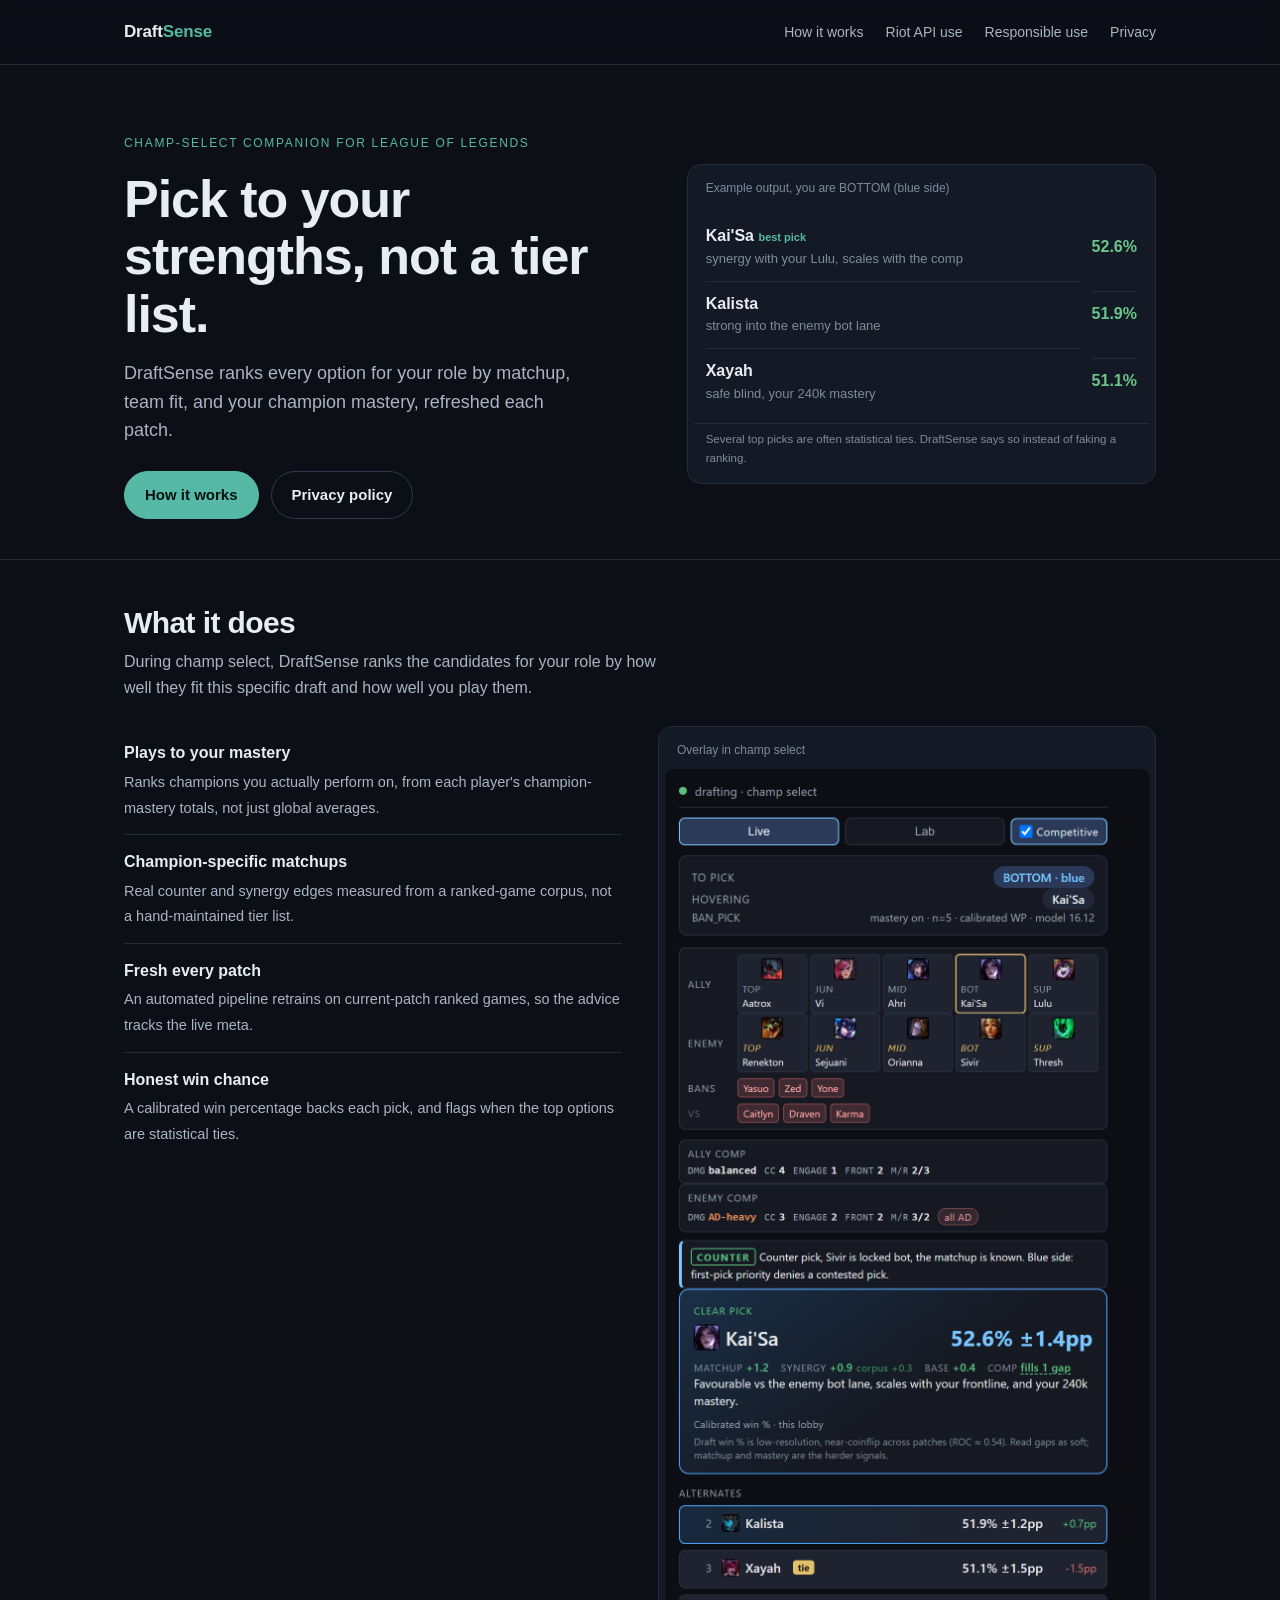
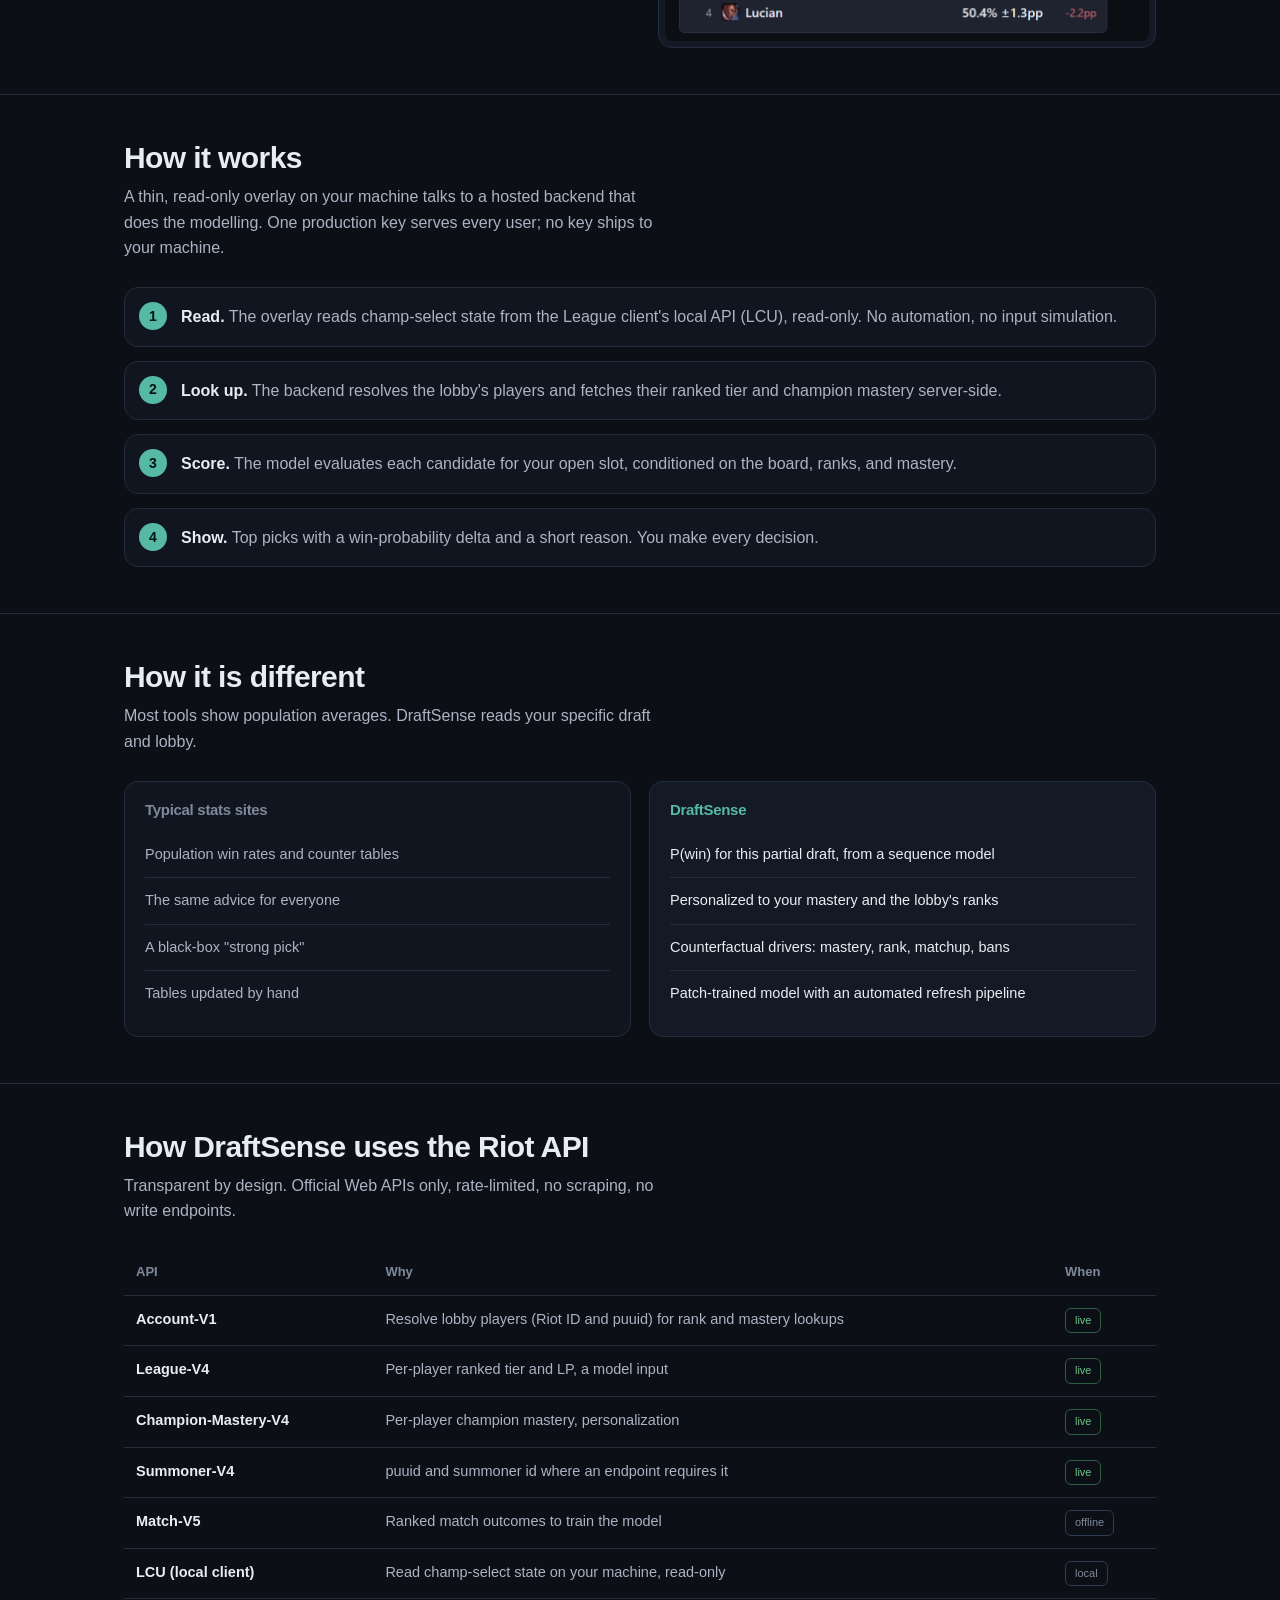
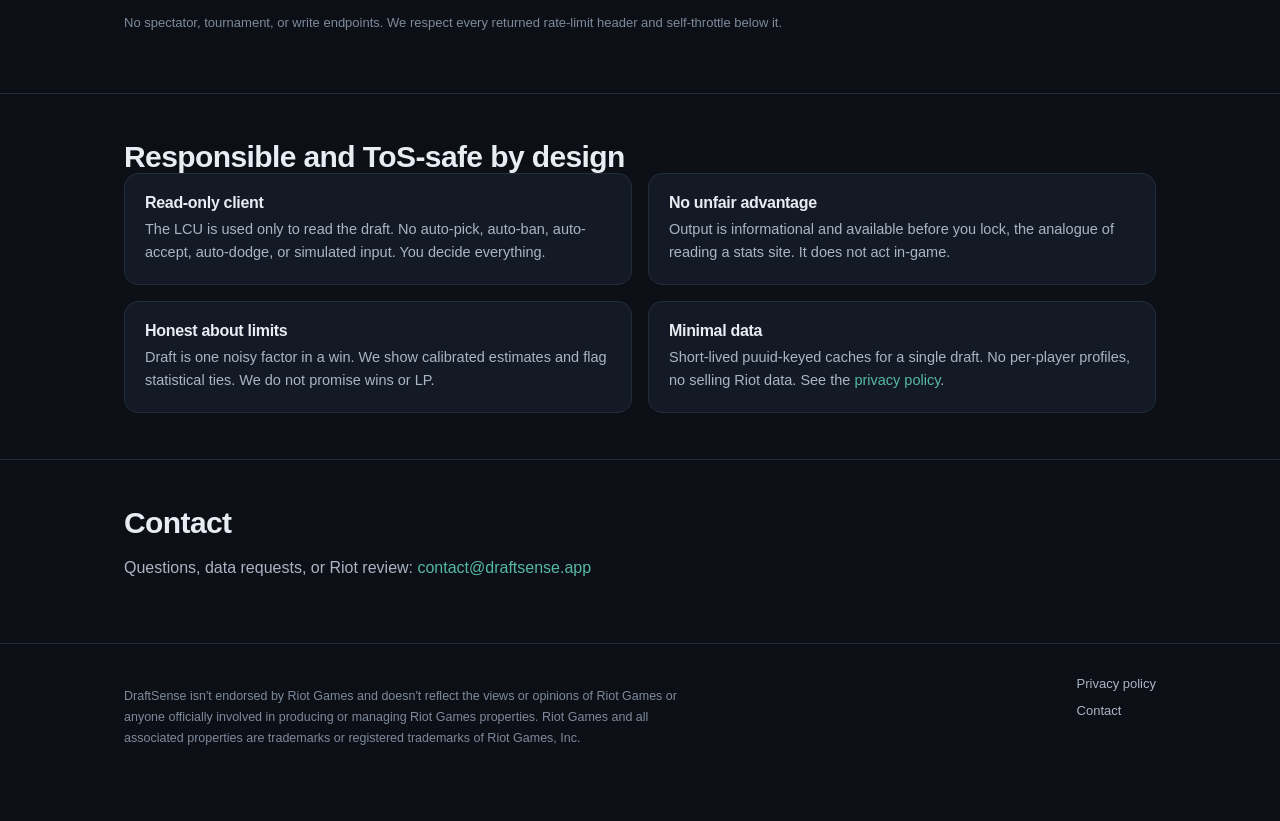
==== index.html @ 9d4d93bd "DraftSense landing page + privacy policy" ====
<!DOCTYPE html>
<html lang="en">
<head>
<meta charset="UTF-8">
<meta name="viewport" content="width=device-width, initial-scale=1">
<title>DraftSense - win-probability companion for League of Legends champ select</title>
<meta name="description" content="DraftSense shows the calibrated win chance of every candidate pick during champ select, personalized to the lobby's ranks and your champion mastery. Read-only, advisory, Riot ToS-safe.">
<link rel="stylesheet" href="style.css">
</head>
<body>

<header class="nav">
  <div class="wrap">
    <div class="brand">Draft<b>Sense</b></div>
    <nav class="nav-links">
      <a href="#how">How it works</a>
      <a href="#api">Riot API use</a>
      <a href="#responsible">Responsible use</a>
      <a href="privacy.html">Privacy</a>
    </nav>
  </div>
</header>

<main>
  <section class="hero" style="border-top:none">
    <div class="wrap">
      <div>
        <span class="eyebrow">Champ-select companion for League of Legends</span>
        <h1>Pick to your strengths, not a tier list.</h1>
        <p class="sub">DraftSense ranks every option for your role by matchup, team fit, and your champion mastery, refreshed each patch.</p>
        <div class="cta">
          <a class="btn primary" href="#how">How it works</a>
          <a class="btn ghost" href="privacy.html">Privacy policy</a>
        </div>
      </div>
      <div class="example" aria-label="Example recommendation">
        <div class="cap">Example output, you are BOTTOM (blue side)</div>
        <div class="rec">
          <div class="row"><div class="pick"><div class="name">Kai'Sa <span class="tag">best pick</span></div><div class="why">synergy with your Lulu, scales with the comp</div></div><div class="pick wp">52.6%</div></div>
          <div class="row"><div class="pick"><div class="name">Kalista</div><div class="why">strong into the enemy bot lane</div></div><div class="pick wp">51.9%</div></div>
          <div class="row"><div class="pick"><div class="name">Xayah</div><div class="why">safe blind, your 240k mastery</div></div><div class="pick wp">51.1%</div></div>
        </div>
        <div class="note">Several top picks are often statistical ties. DraftSense says so instead of faking a ranking.</div>
      </div>
    </div>
  </section>

  <section id="what">
    <div class="wrap">
      <h2>What it does</h2>
      <p class="intro">During champ select, DraftSense ranks the candidates for your role by how well they fit this specific draft and how well you play them.</p>
      <div class="does">
        <ul>
          <li><b>Plays to your mastery</b><span>Ranks champions you actually perform on, from each player's champion-mastery totals, not just global averages.</span></li>
          <li><b>Champion-specific matchups</b><span>Real counter and synergy edges measured from a ranked-game corpus, not a hand-maintained tier list.</span></li>
          <li><b>Fresh every patch</b><span>An automated pipeline retrains on current-patch ranked games, so the advice tracks the live meta.</span></li>
          <li><b>Honest win chance</b><span>A calibrated win percentage backs each pick, and flags when the top options are statistical ties.</span></li>
        </ul>
        <figure class="example" style="margin:0">
          <div class="cap">Overlay in champ select</div>
          <img src="overlay.png" width="488" height="880"
               alt="DraftSense overlay during champ select: ally and enemy rows with champion portraits, a damage-profile comparison, a counterpick note, the recommended pick Kai'Sa with its calibrated win chance and a matchup, synergy, base, and comp-fit value breakdown, plus ranked alternates."
               style="display:block; width:100%; height:auto; border-radius:8px; margin-top:4px" />
        </figure>
      </div>
    </div>
  </section>

  <section id="how">
    <div class="wrap">
      <h2>How it works</h2>
      <p class="intro">A thin, read-only overlay on your machine talks to a hosted backend that does the modelling. One production key serves every user; no key ships to your machine.</p>
      <ol class="steps">
        <li><b>Read.</b> <span>The overlay reads champ-select state from the League client's local API (LCU), read-only. No automation, no input simulation.</span></li>
        <li><b>Look up.</b> <span>The backend resolves the lobby's players and fetches their ranked tier and champion mastery server-side.</span></li>
        <li><b>Score.</b> <span>The model evaluates each candidate for your open slot, conditioned on the board, ranks, and mastery.</span></li>
        <li><b>Show.</b> <span>Top picks with a win-probability delta and a short reason. You make every decision.</span></li>
      </ol>
    </div>
  </section>

  <section id="different">
    <div class="wrap">
      <h2>How it is different</h2>
      <p class="intro">Most tools show population averages. DraftSense reads your specific draft and lobby.</p>
      <div class="versus">
        <div class="col them">
          <h3>Typical stats sites</h3>
          <ul>
            <li>Population win rates and counter tables</li>
            <li>The same advice for everyone</li>
            <li>A black-box "strong pick"</li>
            <li>Tables updated by hand</li>
          </ul>
        </div>
        <div class="col us">
          <h3>DraftSense</h3>
          <ul>
            <li>P(win) for this partial draft, from a sequence model</li>
            <li>Personalized to your mastery and the lobby's ranks</li>
            <li>Counterfactual drivers: mastery, rank, matchup, bans</li>
            <li>Patch-trained model with an automated refresh pipeline</li>
          </ul>
        </div>
      </div>
    </div>
  </section>

  <section id="api">
    <div class="wrap">
      <h2>How DraftSense uses the Riot API</h2>
      <p class="intro">Transparent by design. Official Web APIs only, rate-limited, no scraping, no write endpoints.</p>
      <table class="api">
        <thead><tr><th>API</th><th>Why</th><th>When</th></tr></thead>
        <tbody>
          <tr><td>Account-V1</td><td class="why">Resolve lobby players (Riot ID and puuid) for rank and mastery lookups</td><td><span class="badge live">live</span></td></tr>
          <tr><td>League-V4</td><td class="why">Per-player ranked tier and LP, a model input</td><td><span class="badge live">live</span></td></tr>
          <tr><td>Champion-Mastery-V4</td><td class="why">Per-player champion mastery, personalization</td><td><span class="badge live">live</span></td></tr>
          <tr><td>Summoner-V4</td><td class="why">puuid and summoner id where an endpoint requires it</td><td><span class="badge live">live</span></td></tr>
          <tr><td>Match-V5</td><td class="why">Ranked match outcomes to train the model</td><td><span class="badge">offline</span></td></tr>
          <tr><td>LCU (local client)</td><td class="why">Read champ-select state on your machine, read-only</td><td><span class="badge">local</span></td></tr>
        </tbody>
      </table>
      <p class="api-foot">No spectator, tournament, or write endpoints. We respect every returned rate-limit header and self-throttle below it.</p>
    </div>
  </section>

  <section id="responsible">
    <div class="wrap">
      <h2>Responsible and ToS-safe by design</h2>
      <div class="cards">
        <div class="card"><h3>Read-only client</h3><p>The LCU is used only to read the draft. No auto-pick, auto-ban, auto-accept, auto-dodge, or simulated input. You decide everything.</p></div>
        <div class="card"><h3>No unfair advantage</h3><p>Output is informational and available before you lock, the analogue of reading a stats site. It does not act in-game.</p></div>
        <div class="card"><h3>Honest about limits</h3><p>Draft is one noisy factor in a win. We show calibrated estimates and flag statistical ties. We do not promise wins or LP.</p></div>
        <div class="card"><h3>Minimal data</h3><p>Short-lived puuid-keyed caches for a single draft. No per-player profiles, no selling Riot data. See the <a href="privacy.html">privacy policy</a>.</p></div>
      </div>
    </div>
  </section>

  <section id="contact" class="contact">
    <div class="wrap">
      <h2>Contact</h2>
      <p>Questions, data requests, or Riot review: <a href="mailto:contact@draftsense.app">contact@draftsense.app</a></p>
    </div>
  </section>
</main>

<footer class="site">
  <div class="wrap">
    <p class="legal">
      DraftSense isn't endorsed by Riot Games and doesn't reflect the views or opinions of Riot Games
      or anyone officially involved in producing or managing Riot Games properties. Riot Games and all
      associated properties are trademarks or registered trademarks of Riot Games, Inc.
    </p>
    <div class="footlinks">
      <a href="privacy.html">Privacy policy</a>
      <a href="mailto:contact@draftsense.app">Contact</a>
    </div>
  </div>
</footer>

</body>
</html>
---- style.css ----
/* DraftSense site - native CSS, no build step (GitHub Pages target).
   Design read: trust-first product + compliance landing for Riot API reviewers
   and League players. Dark theme locked. ONE accent (teal). Restrained motion.
   Shape scale: buttons = pill, panels = 14px, badges = 6px (documented + held).
   Type: system stack (no external font deps; GH Pages friendly). */
:root {
  --bg: #0c0f16;
  --bg-2: #11151f;
  --panel: #141a25;
  --border: #232c3b;
  --border-2: #2e3a4d;
  --text: #e8edf4;
  --text-2: #aab4c4;
  --dim: #7e8a9c;
  --accent: #56b9a6;        /* single accent, < 80% sat */
  --accent-ink: #06120f;    /* readable text ON the accent */
  --good: #6cc58a;
  --bad: #e08a82;
  --maxw: 1080px;
  --r-panel: 14px;
  --r-badge: 6px;
  --sans: -apple-system, BlinkMacSystemFont, "Segoe UI", Roboto, Helvetica, Arial, sans-serif;
  --mono: ui-monospace, SFMono-Regular, "SF Mono", Menlo, Consolas, monospace;
}
* { box-sizing: border-box; }
html { scroll-behavior: smooth; }
body {
  margin: 0;
  background: var(--bg);
  color: var(--text);
  font: 16px/1.6 var(--sans);
  -webkit-font-smoothing: antialiased;
  text-rendering: optimizeLegibility;
}
.wrap { max-width: var(--maxw); margin: 0 auto; padding: 0 24px; }
a { color: var(--accent); text-decoration: none; }
a:hover { text-decoration: underline; }
h1, h2, h3 { letter-spacing: -0.02em; line-height: 1.1; margin: 0; }

/* ---- nav (single line, <= 72px) ---- */
header.nav { border-bottom: 1px solid var(--border); position: sticky; top: 0; background: rgba(12,15,22,0.82); backdrop-filter: blur(8px); z-index: 10; }
header.nav .wrap { display: flex; align-items: center; justify-content: space-between; height: 64px; }
.brand { font-weight: 700; font-size: 17px; letter-spacing: -0.01em; color: var(--text); }
.brand b { color: var(--accent); font-weight: 700; }
.nav-links { display: flex; gap: 22px; }
.nav-links a { color: var(--text-2); font-size: 14px; }
.nav-links a:hover { color: var(--text); text-decoration: none; }
@media (max-width: 640px) { .nav-links { display: none; } }

/* ---- buttons (pill) ---- */
.btn { display: inline-flex; align-items: center; gap: 8px; border-radius: 999px; padding: 11px 20px; font-weight: 600; font-size: 15px; border: 1px solid var(--border-2); transition: transform .12s ease, background .2s ease, border-color .2s ease; }
.btn:hover { text-decoration: none; }
.btn:active { transform: translateY(1px); }
.btn.primary { background: var(--accent); color: var(--accent-ink); border-color: var(--accent); }
.btn.primary:hover { background: #67c9b6; }
.btn.ghost { background: transparent; color: var(--text); }
.btn.ghost:hover { border-color: var(--accent); }

/* ---- hero (split, fits viewport) ---- */
.hero { padding: 64px 0 40px; }
.hero .wrap { display: grid; grid-template-columns: 1.05fr 0.95fr; gap: 44px; align-items: center; }
.eyebrow { display: inline-block; font-size: 12px; letter-spacing: 0.14em; text-transform: uppercase; color: var(--accent); margin-bottom: 18px; }
.hero h1 { font-size: clamp(32px, 5.2vw, 52px); }
.hero p.sub { color: var(--text-2); font-size: 18px; margin: 16px 0 26px; max-width: 46ch; }
.hero .cta { display: flex; gap: 12px; flex-wrap: wrap; }
@media (max-width: 820px) { .hero .wrap { grid-template-columns: 1fr; gap: 30px; } .hero { padding: 40px 0 30px; } }

/* example-output panel (honest typographic content, not a fake client screenshot) */
.example { background: var(--panel); border: 1px solid var(--border); border-radius: var(--r-panel); padding: 6px; }
.example .cap { color: var(--dim); font-size: 12px; padding: 8px 12px 4px; }
.rec { display: grid; grid-template-columns: 1fr auto; gap: 2px 12px; padding: 12px 12px 4px; }
.rec .row { display: contents; }
.rec .pick { padding: 9px 0; border-top: 1px solid var(--border); }
.rec .row:first-child .pick { border-top: none; }
.rec .name { font-weight: 600; }
.rec .why { color: var(--dim); font-size: 13px; }
.rec .wp { font-variant-numeric: tabular-nums; color: var(--good); font-weight: 600; align-self: center; }
.rec .tag { font-size: 11px; color: var(--accent); }
.example .note { color: var(--dim); font-size: 11.5px; padding: 6px 12px 10px; border-top: 1px solid var(--border); margin-top: 6px; }

/* ---- sections ---- */
section { padding: 46px 0; border-top: 1px solid var(--border); }
section h2 { font-size: clamp(24px, 3.4vw, 30px); }
section .intro { color: var(--text-2); margin: 10px 0 26px; max-width: 60ch; }

/* what-it-does: lead + figure */
.does { display: grid; grid-template-columns: 1fr 1fr; gap: 36px; align-items: start; }
.does ul { list-style: none; padding: 0; margin: 0; }
.does li { padding: 14px 0; border-top: 1px solid var(--border); }
.does li:first-child { border-top: none; }
.does li b { display: block; margin-bottom: 3px; }
.does li span { color: var(--text-2); font-size: 14.5px; }
@media (max-width: 820px) { .does { grid-template-columns: 1fr; gap: 24px; } }

/* how-it-works: numbered steps */
ol.steps { counter-reset: s; list-style: none; padding: 0; margin: 0; display: grid; gap: 14px; }
ol.steps li { counter-increment: s; position: relative; padding: 16px 16px 16px 56px; background: var(--bg-2); border: 1px solid var(--border); border-radius: var(--r-panel); }
ol.steps li::before { content: counter(s); position: absolute; left: 14px; top: 14px; width: 28px; height: 28px; display: grid; place-items: center; border-radius: 999px; background: var(--accent); color: var(--accent-ink); font-weight: 700; font-size: 14px; }
ol.steps b { color: var(--text); }
ol.steps span { color: var(--text-2); }

/* them-vs-us split */
.versus { display: grid; grid-template-columns: 1fr 1fr; gap: 18px; }
.versus .col { background: var(--panel); border: 1px solid var(--border); border-radius: var(--r-panel); padding: 20px; }
.versus .col.them { background: var(--bg-2); }
.versus .col h3 { font-size: 15px; color: var(--dim); margin-bottom: 14px; font-weight: 600; }
.versus .col.us h3 { color: var(--accent); }
.versus ul { list-style: none; padding: 0; margin: 0; }
.versus li { padding: 11px 0; border-top: 1px solid var(--border); color: var(--text-2); font-size: 14.5px; }
.versus li:first-child { border-top: none; }
.versus .us li { color: var(--text); }
@media (max-width: 700px) { .versus { grid-template-columns: 1fr; } }

/* api table */
table.api { width: 100%; border-collapse: collapse; font-size: 14.5px; }
table.api th, table.api td { text-align: left; padding: 12px 12px; border-bottom: 1px solid var(--border); vertical-align: top; }
table.api th { color: var(--dim); font-weight: 600; font-size: 13px; }
table.api td:first-child { font-weight: 600; white-space: nowrap; }
table.api td.why { color: var(--text-2); }
.badge { display: inline-block; font-size: 11px; padding: 3px 9px; border-radius: var(--r-badge); border: 1px solid var(--border-2); color: var(--dim); white-space: nowrap; }
.badge.live { color: var(--good); border-color: #2f5d40; }
.api-foot { color: var(--dim); font-size: 13px; margin-top: 14px; }

/* responsible: cards (the single card-grid on the page) */
.cards { display: grid; grid-template-columns: repeat(2, 1fr); gap: 16px; }
.card { background: var(--panel); border: 1px solid var(--border); border-radius: var(--r-panel); padding: 20px; }
.card h3 { font-size: 16px; margin-bottom: 6px; }
.card p { margin: 0; color: var(--text-2); font-size: 14.5px; }
@media (max-width: 640px) { .cards { grid-template-columns: 1fr; } }

/* contact */
.contact p { color: var(--text-2); }

/* footer */
footer.site { border-top: 1px solid var(--border); padding: 30px 0 60px; }
footer.site .wrap { display: flex; flex-wrap: wrap; gap: 22px; justify-content: space-between; align-items: flex-start; }
.legal { color: #67718296; color: var(--dim); font-size: 12.5px; line-height: 1.65; max-width: 560px; }
.footlinks { font-size: 13px; }
.footlinks a { color: var(--text-2); display: block; margin-bottom: 6px; }

/* doc pages (privacy) */
.doc { padding: 40px 0 60px; }
.doc h1 { font-size: clamp(28px, 4vw, 36px); }
.doc .updated { color: var(--dim); font-size: 13px; margin: 10px 0 28px; }
.doc h2 { font-size: 19px; margin: 30px 0 8px; }
.doc p, .doc li { color: var(--text-2); }
.doc ul { padding-left: 20px; }
.doc li { margin: 6px 0; }
.doc a.back { font-size: 14px; }

/* restrained scroll-reveal, native + reduced-motion safe (MOTION 3) */
@media (prefers-reduced-motion: no-preference) {
  section, .hero .wrap > * {
    animation: rise .6s cubic-bezier(0.16,1,0.3,1) both;
    animation-timeline: view();
    animation-range: entry 0% cover 22%;
  }
  @keyframes rise { from { opacity: 0; transform: translateY(14px); } to { opacity: 1; transform: none; } }
}
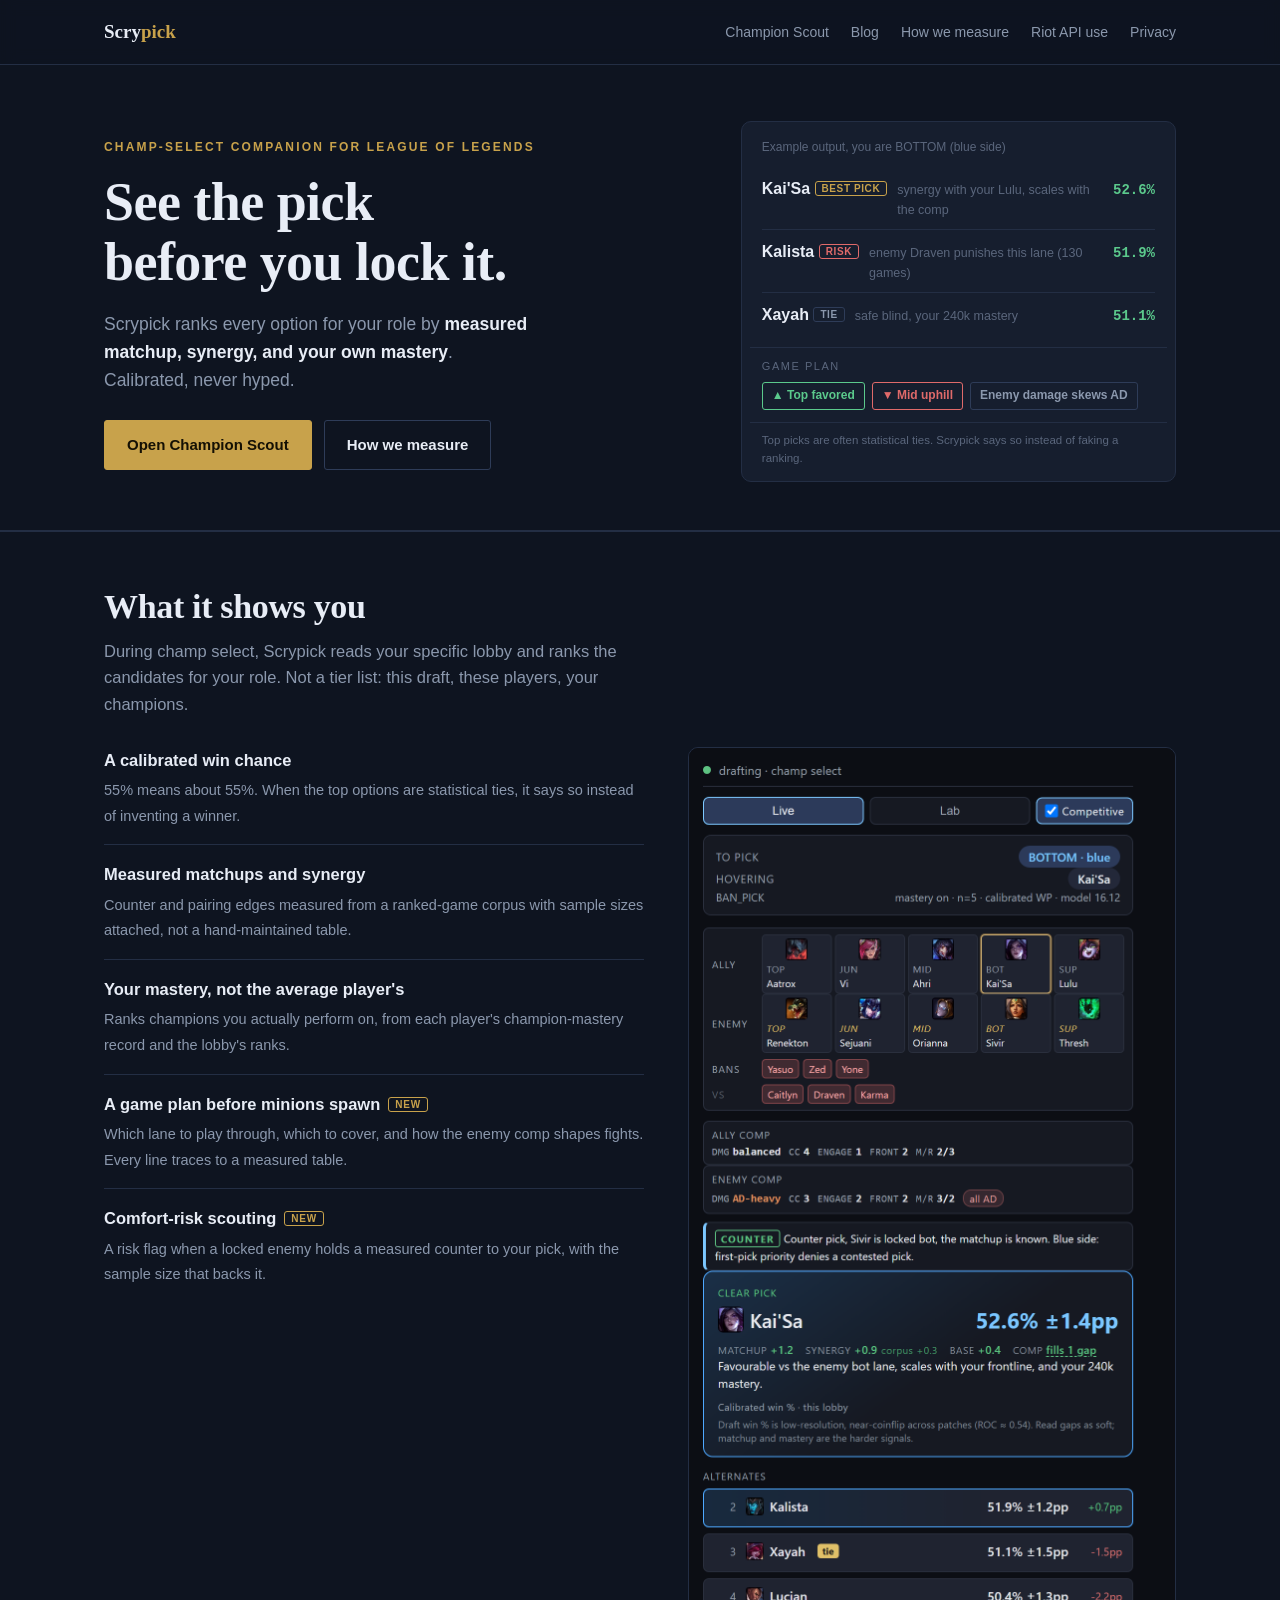
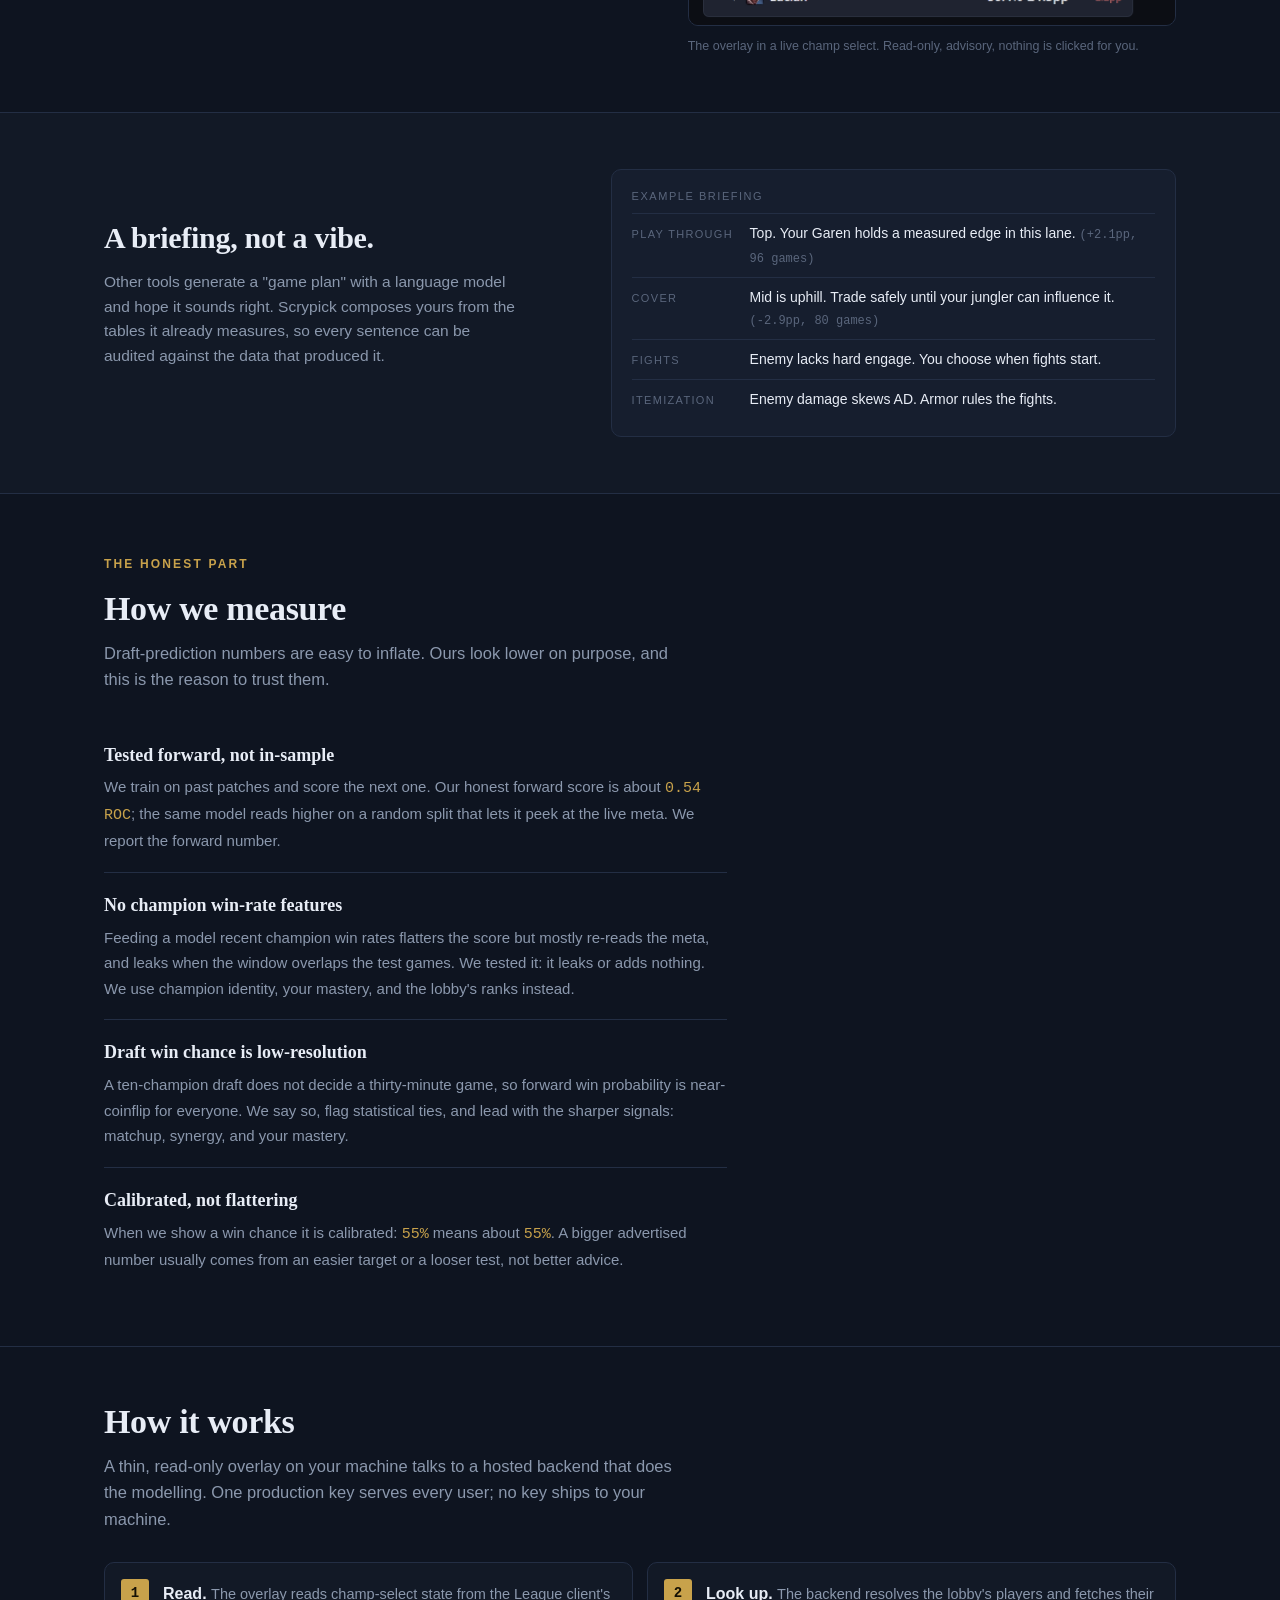
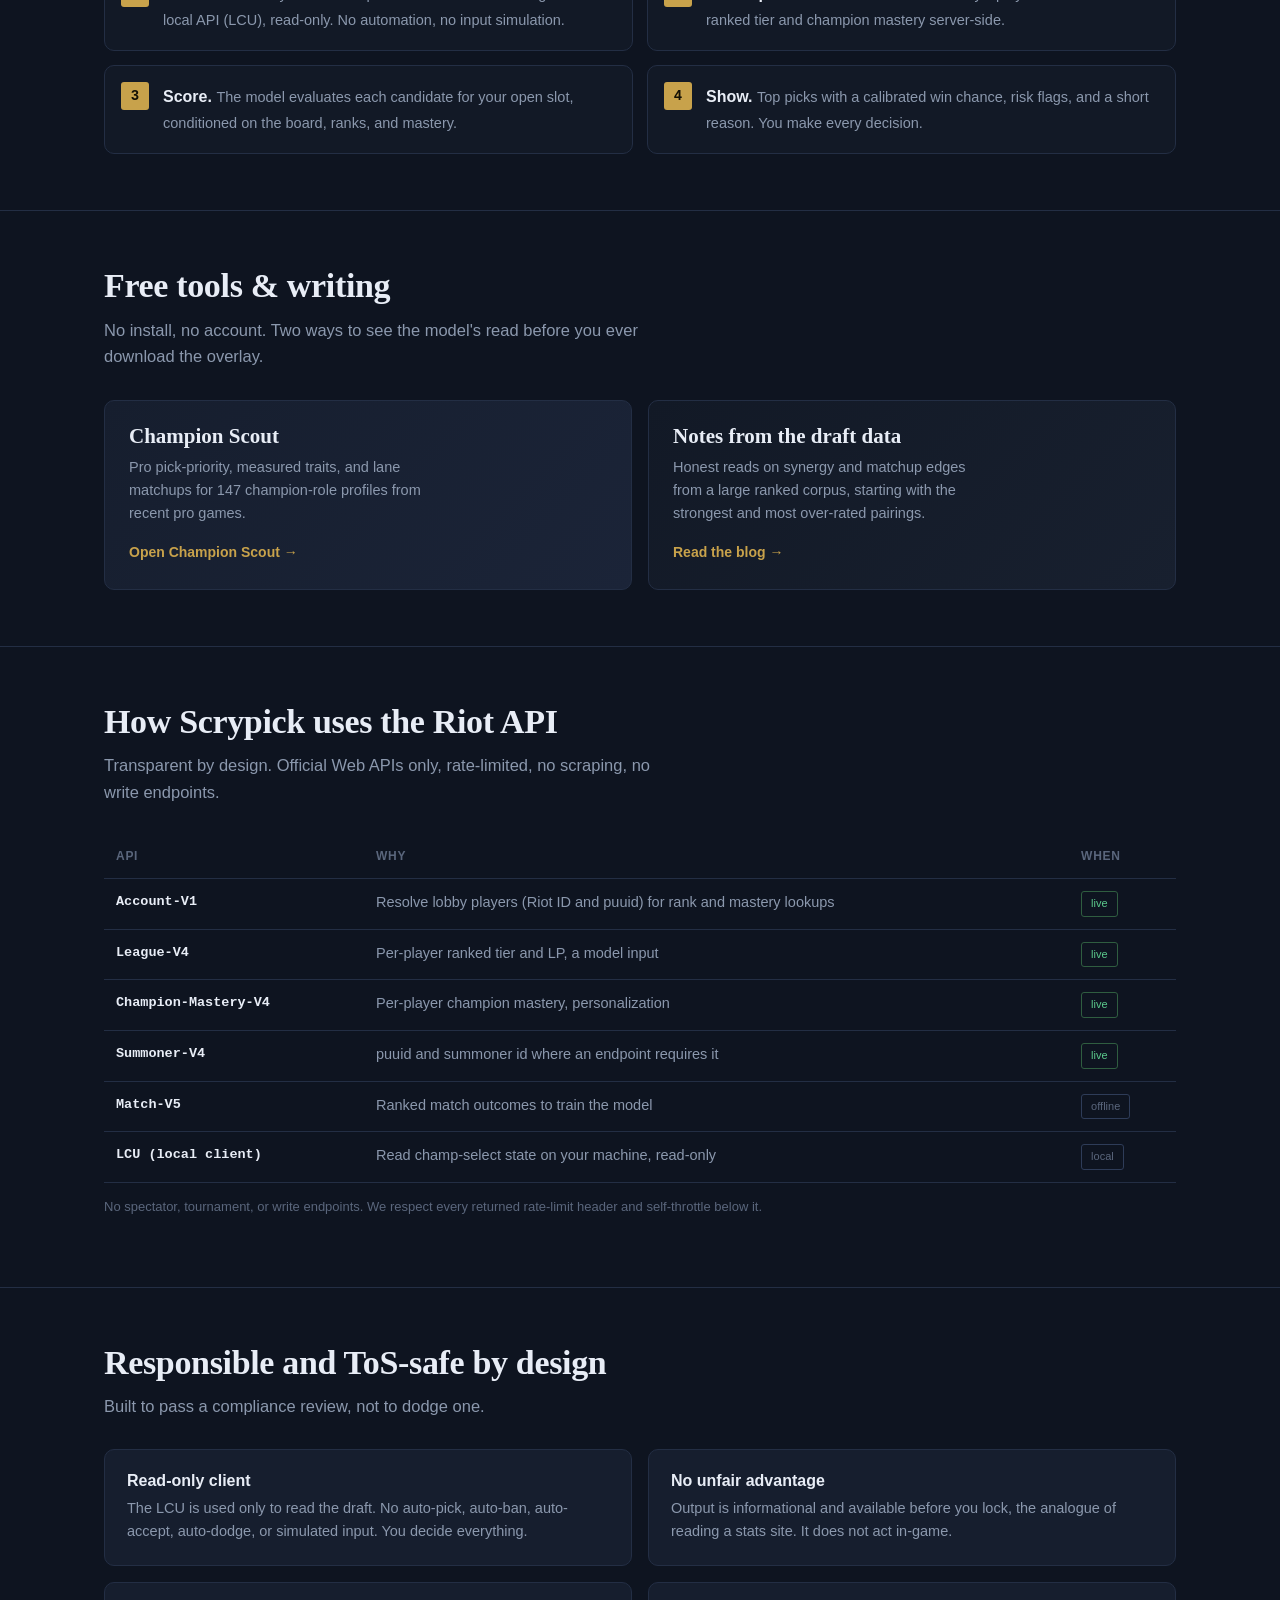
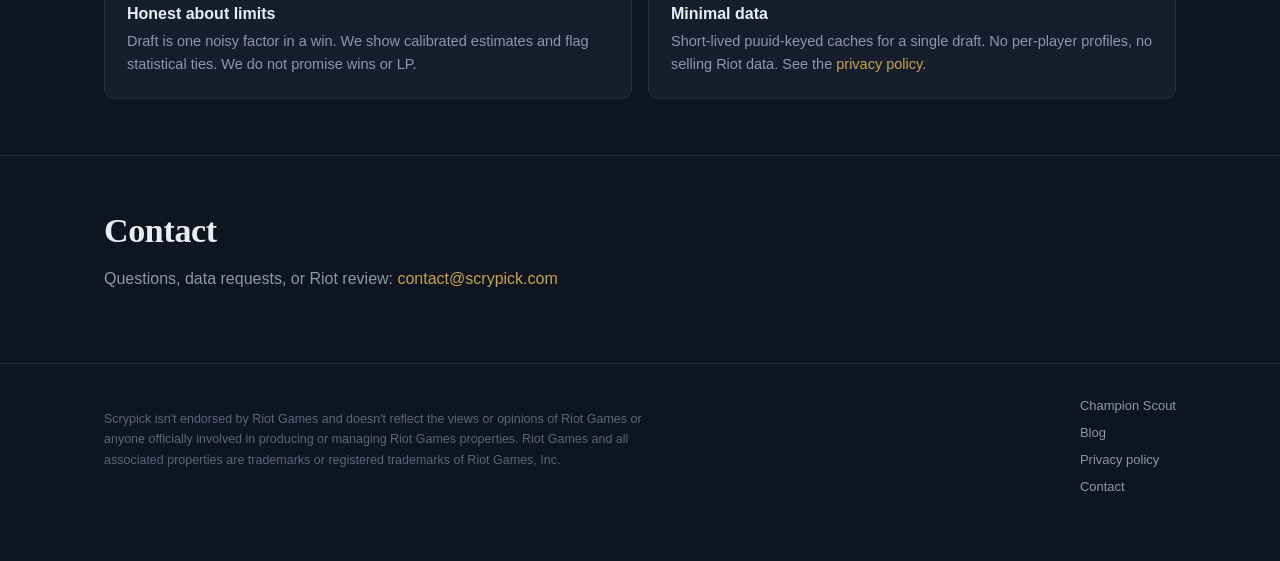
==== commit 4df8849a: "Redesign: editorial serif + gold identity, product truth caught up - New visual system shared with C" ====
--- a/index.html
+++ b/index.html
@@ -3,66 +3,106 @@
 <head>
 <meta charset="UTF-8">
 <meta name="viewport" content="width=device-width, initial-scale=1">
-<title>DraftSense - win-probability companion for League of Legends champ select</title>
-<meta name="description" content="DraftSense shows the calibrated win chance of every candidate pick during champ select, personalized to the lobby's ranks and your champion mastery. Read-only, advisory, Riot ToS-safe.">
+<title>Scrypick: see the pick before you lock it</title>
+<meta name="description" content="Scrypick ranks every champ-select option for your role by measured matchup, synergy, and your own mastery, with a calibrated win chance, a pre-game briefing, and honest statistics. Read-only, advisory, Riot ToS-safe.">
+<link rel="icon" href="data:image/svg+xml,%3Csvg xmlns=%27http://www.w3.org/2000/svg%27 viewBox=%270 0 32 32%27%3E%3Crect width=%2732%27 height=%2732%27 rx=%276%27 fill=%27%230e1420%27/%3E%3Ccircle cx=%2716%27 cy=%2715%27 r=%278.5%27 fill=%27none%27 stroke=%27%23c8a24b%27 stroke-width=%272.2%27/%3E%3Ccircle cx=%2716%27 cy=%2715%27 r=%273.2%27 fill=%27%23c8a24b%27/%3E%3Cpath d=%27M9 26h14%27 stroke=%27%23c8a24b%27 stroke-width=%272.2%27 stroke-linecap=%27round%27/%3E%3C/svg%3E">
 <link rel="stylesheet" href="style.css">
 </head>
 <body>
 
 <header class="nav">
   <div class="wrap">
-    <div class="brand">Draft<b>Sense</b></div>
+    <a class="brand" href="index.html" style="text-decoration:none">Scry<b>pick</b></a>
     <nav class="nav-links">
-      <a href="#how">How it works</a>
+      <a href="scout.html">Champion Scout</a>
+      <a href="blog/index.html">Blog</a>
+      <a href="#measure">How we measure</a>
       <a href="#api">Riot API use</a>
-      <a href="#responsible">Responsible use</a>
       <a href="privacy.html">Privacy</a>
     </nav>
   </div>
 </header>
 
 <main>
-  <section class="hero" style="border-top:none">
+  <section class="hero">
     <div class="wrap">
       <div>
         <span class="eyebrow">Champ-select companion for League of Legends</span>
-        <h1>Pick to your strengths, not a tier list.</h1>
-        <p class="sub">DraftSense ranks every option for your role by matchup, team fit, and your champion mastery, refreshed each patch.</p>
+        <h1>See the pick before you lock it.</h1>
+        <p class="sub">Scrypick ranks every option for your role by <strong>measured matchup, synergy, and your own mastery</strong>. Calibrated, never hyped.</p>
         <div class="cta">
-          <a class="btn primary" href="#how">How it works</a>
-          <a class="btn ghost" href="privacy.html">Privacy policy</a>
+          <a class="btn primary" href="scout.html">Open Champion Scout</a>
+          <a class="btn ghost" href="#measure">How we measure</a>
         </div>
       </div>
-      <div class="example" aria-label="Example recommendation">
+      <div class="example" aria-label="Example live recommendation">
         <div class="cap">Example output, you are BOTTOM (blue side)</div>
         <div class="rec">
-          <div class="row"><div class="pick"><div class="name">Kai'Sa <span class="tag">best pick</span></div><div class="why">synergy with your Lulu, scales with the comp</div></div><div class="pick wp">52.6%</div></div>
-          <div class="row"><div class="pick"><div class="name">Kalista</div><div class="why">strong into the enemy bot lane</div></div><div class="pick wp">51.9%</div></div>
-          <div class="row"><div class="pick"><div class="name">Xayah</div><div class="why">safe blind, your 240k mastery</div></div><div class="pick wp">51.1%</div></div>
+          <div class="row"><span class="name">Kai'Sa <span class="tag best">best pick</span></span><span class="why">synergy with your Lulu, scales with the comp</span><span class="wp">52.6%</span></div>
+          <div class="row"><span class="name">Kalista <span class="tag risk">risk</span></span><span class="why">enemy Draven punishes this lane (130 games)</span><span class="wp">51.9%</span></div>
+          <div class="row"><span class="name">Xayah <span class="tag tie">tie</span></span><span class="why">safe blind, your 240k mastery</span><span class="wp">51.1%</span></div>
         </div>
-        <div class="note">Several top picks are often statistical ties. DraftSense says so instead of faking a ranking.</div>
+        <div class="plan">
+          <div class="plan-cap">Game plan</div>
+          <div class="plan-chips">
+            <span class="plan-chip up">&#9650; Top favored</span>
+            <span class="plan-chip down">&#9660; Mid uphill</span>
+            <span class="plan-chip">Enemy damage skews AD</span>
+          </div>
+        </div>
+        <div class="note">Top picks are often statistical ties. Scrypick says so instead of faking a ranking.</div>
       </div>
     </div>
   </section>
 
   <section id="what">
     <div class="wrap">
-      <h2>What it does</h2>
-      <p class="intro">During champ select, DraftSense ranks the candidates for your role by how well they fit this specific draft and how well you play them.</p>
+      <h2>What it shows you</h2>
+      <p class="intro">During champ select, Scrypick reads your specific lobby and ranks the candidates for your role. Not a tier list: this draft, these players, your champions.</p>
       <div class="does">
         <ul>
-          <li><b>Plays to your mastery</b><span>Ranks champions you actually perform on, from each player's champion-mastery totals, not just global averages.</span></li>
-          <li><b>Champion-specific matchups</b><span>Real counter and synergy edges measured from a ranked-game corpus, not a hand-maintained tier list.</span></li>
-          <li><b>Fresh every patch</b><span>An automated pipeline retrains on current-patch ranked games, so the advice tracks the live meta.</span></li>
-          <li><b>Honest win chance</b><span>A calibrated win percentage backs each pick, and flags when the top options are statistical ties.</span></li>
+          <li><b>A calibrated win chance</b><span>55% means about 55%. When the top options are statistical ties, it says so instead of inventing a winner.</span></li>
+          <li><b>Measured matchups and synergy</b><span>Counter and pairing edges measured from a ranked-game corpus with sample sizes attached, not a hand-maintained table.</span></li>
+          <li><b>Your mastery, not the average player's</b><span>Ranks champions you actually perform on, from each player's champion-mastery record and the lobby's ranks.</span></li>
+          <li><b>A game plan before minions spawn<span class="new">new</span></b><span>Which lane to play through, which to cover, and how the enemy comp shapes fights. Every line traces to a measured table.</span></li>
+          <li><b>Comfort-risk scouting<span class="new">new</span></b><span>A risk flag when a locked enemy holds a measured counter to your pick, with the sample size that backs it.</span></li>
         </ul>
-        <figure class="example" style="margin:0">
-          <div class="cap">Overlay in champ select</div>
+        <figure>
           <img src="overlay.png" width="488" height="880"
-               alt="DraftSense overlay during champ select: ally and enemy rows with champion portraits, a damage-profile comparison, a counterpick note, the recommended pick Kai'Sa with its calibrated win chance and a matchup, synergy, base, and comp-fit value breakdown, plus ranked alternates."
-               style="display:block; width:100%; height:auto; border-radius:8px; margin-top:4px" />
+               alt="Scrypick overlay during champ select: ally and enemy rows with champion portraits, a damage-profile comparison, the recommended pick with its calibrated win chance and a matchup, synergy, base, and comp-fit value breakdown, plus ranked alternates." />
+          <figcaption>The overlay in a live champ select. Read-only, advisory, nothing is clicked for you.</figcaption>
         </figure>
       </div>
+    </div>
+  </section>
+
+  <section class="band">
+    <div class="wrap">
+      <div>
+        <h2>A briefing, not a vibe.</h2>
+        <p>Other tools generate a "game plan" with a language model and hope it sounds right. Scrypick composes yours from the tables it already measures, so every sentence can be audited against the data that produced it.</p>
+      </div>
+      <div class="brief" aria-label="Example game-plan briefing">
+        <div class="brief-cap">Example briefing</div>
+        <div class="line"><span class="k">Play through</span><span class="v">Top. Your Garen holds a measured edge in this lane. <span class="m">(+2.1pp, 96 games)</span></span></div>
+        <div class="line"><span class="k">Cover</span><span class="v">Mid is uphill. Trade safely until your jungler can influence it. <span class="m">(-2.9pp, 80 games)</span></span></div>
+        <div class="line"><span class="k">Fights</span><span class="v">Enemy lacks hard engage. You choose when fights start.</span></div>
+        <div class="line"><span class="k">Itemization</span><span class="v">Enemy damage skews AD. Armor rules the fights.</span></div>
+      </div>
+    </div>
+  </section>
+
+  <section id="measure">
+    <div class="wrap">
+      <span class="eyebrow">The honest part</span>
+      <h2>How we measure</h2>
+      <p class="intro">Draft-prediction numbers are easy to inflate. Ours look lower on purpose, and this is the reason to trust them.</p>
+      <ul class="principles">
+        <li><b>Tested forward, not in-sample</b><span>We train on past patches and score the next one. Our honest forward score is about <span class="num">0.54 ROC</span>; the same model reads higher on a random split that lets it peek at the live meta. We report the forward number.</span></li>
+        <li><b>No champion win-rate features</b><span>Feeding a model recent champion win rates flatters the score but mostly re-reads the meta, and leaks when the window overlaps the test games. We tested it: it leaks or adds nothing. We use champion identity, your mastery, and the lobby's ranks instead.</span></li>
+        <li><b>Draft win chance is low-resolution</b><span>A ten-champion draft does not decide a thirty-minute game, so forward win probability is near-coinflip for everyone. We say so, flag statistical ties, and lead with the sharper signals: matchup, synergy, and your mastery.</span></li>
+        <li><b>Calibrated, not flattering</b><span>When we show a win chance it is calibrated: <span class="num">55%</span> means about <span class="num">55%</span>. A bigger advertised number usually comes from an easier target or a looser test, not better advice.</span></li>
+      </ul>
     </div>
   </section>
 
@@ -74,41 +114,33 @@
         <li><b>Read.</b> <span>The overlay reads champ-select state from the League client's local API (LCU), read-only. No automation, no input simulation.</span></li>
         <li><b>Look up.</b> <span>The backend resolves the lobby's players and fetches their ranked tier and champion mastery server-side.</span></li>
         <li><b>Score.</b> <span>The model evaluates each candidate for your open slot, conditioned on the board, ranks, and mastery.</span></li>
-        <li><b>Show.</b> <span>Top picks with a win-probability delta and a short reason. You make every decision.</span></li>
+        <li><b>Show.</b> <span>Top picks with a calibrated win chance, risk flags, and a short reason. You make every decision.</span></li>
       </ol>
     </div>
   </section>
 
-  <section id="different">
+  <section id="tools">
     <div class="wrap">
-      <h2>How it is different</h2>
-      <p class="intro">Most tools show population averages. DraftSense reads your specific draft and lobby.</p>
-      <div class="versus">
-        <div class="col them">
-          <h3>Typical stats sites</h3>
-          <ul>
-            <li>Population win rates and counter tables</li>
-            <li>The same advice for everyone</li>
-            <li>A black-box "strong pick"</li>
-            <li>Tables updated by hand</li>
-          </ul>
-        </div>
-        <div class="col us">
-          <h3>DraftSense</h3>
-          <ul>
-            <li>P(win) for this partial draft, from a sequence model</li>
-            <li>Personalized to your mastery and the lobby's ranks</li>
-            <li>Counterfactual drivers: mastery, rank, matchup, bans</li>
-            <li>Patch-trained model with an automated refresh pipeline</li>
-          </ul>
-        </div>
+      <h2>Free tools &amp; writing</h2>
+      <p class="intro">No install, no account. Two ways to see the model's read before you ever download the overlay.</p>
+      <div class="tools">
+        <a class="tool scout" href="scout.html">
+          <h3>Champion Scout</h3>
+          <p>Pro pick-priority, measured traits, and lane matchups for 147 champion-role profiles from recent pro games.</p>
+          <span class="go">Open Champion Scout &rarr;</span>
+        </a>
+        <a class="tool blog" href="blog/index.html">
+          <h3>Notes from the draft data</h3>
+          <p>Honest reads on synergy and matchup edges from a large ranked corpus, starting with the strongest and most over-rated pairings.</p>
+          <span class="go">Read the blog &rarr;</span>
+        </a>
       </div>
     </div>
   </section>
 
   <section id="api">
     <div class="wrap">
-      <h2>How DraftSense uses the Riot API</h2>
+      <h2>How Scrypick uses the Riot API</h2>
       <p class="intro">Transparent by design. Official Web APIs only, rate-limited, no scraping, no write endpoints.</p>
       <table class="api">
         <thead><tr><th>API</th><th>Why</th><th>When</th></tr></thead>
@@ -128,6 +160,7 @@
   <section id="responsible">
     <div class="wrap">
       <h2>Responsible and ToS-safe by design</h2>
+      <p class="intro">Built to pass a compliance review, not to dodge one.</p>
       <div class="cards">
         <div class="card"><h3>Read-only client</h3><p>The LCU is used only to read the draft. No auto-pick, auto-ban, auto-accept, auto-dodge, or simulated input. You decide everything.</p></div>
         <div class="card"><h3>No unfair advantage</h3><p>Output is informational and available before you lock, the analogue of reading a stats site. It does not act in-game.</p></div>
@@ -140,7 +173,7 @@
   <section id="contact" class="contact">
     <div class="wrap">
       <h2>Contact</h2>
-      <p>Questions, data requests, or Riot review: <a href="mailto:contact@draftsense.app">contact@draftsense.app</a></p>
+      <p>Questions, data requests, or Riot review: <a href="mailto:contact@scrypick.com">contact@scrypick.com</a></p>
     </div>
   </section>
 </main>
@@ -148,13 +181,15 @@
 <footer class="site">
   <div class="wrap">
     <p class="legal">
-      DraftSense isn't endorsed by Riot Games and doesn't reflect the views or opinions of Riot Games
+      Scrypick isn't endorsed by Riot Games and doesn't reflect the views or opinions of Riot Games
       or anyone officially involved in producing or managing Riot Games properties. Riot Games and all
       associated properties are trademarks or registered trademarks of Riot Games, Inc.
     </p>
     <div class="footlinks">
+      <a href="scout.html">Champion Scout</a>
+      <a href="blog/index.html">Blog</a>
       <a href="privacy.html">Privacy policy</a>
-      <a href="mailto:contact@draftsense.app">Contact</a>
+      <a href="mailto:contact@scrypick.com">Contact</a>
     </div>
   </div>
 </footer>
--- a/style.css
+++ b/style.css
@@ -1,159 +1,247 @@
-/* DraftSense site - native CSS, no build step (GitHub Pages target).
-   Design read: trust-first product + compliance landing for Riot API reviewers
-   and League players. Dark theme locked. ONE accent (teal). Restrained motion.
-   Shape scale: buttons = pill, panels = 14px, badges = 6px (documented + held).
-   Type: system stack (no external font deps; GH Pages friendly). */
+/* Scrypick site - native CSS, no build step (GitHub Pages).
+   Design read: product landing + compliance page for League players AND Riot
+   API reviewers. Brand: "the crystal ball that shows its math" - scry/oracle
+   editorial language grounded in measured statistics. Shares the visual family
+   of the Champion Scout page (ink-navy ground, single gold accent, serif
+   display). Dials: variance 7 / motion 4 / density 4.
+   Shape system: panels 10px, badges 3px, buttons 3px (sharp-ish, editorial).
+   One accent (gold). Semantic good/bad kept separate from the accent. */
 :root {
-  --bg: #0c0f16;
-  --bg-2: #11151f;
-  --panel: #141a25;
-  --border: #232c3b;
-  --border-2: #2e3a4d;
-  --text: #e8edf4;
-  --text-2: #aab4c4;
-  --dim: #7e8a9c;
-  --accent: #56b9a6;        /* single accent, < 80% sat */
-  --accent-ink: #06120f;    /* readable text ON the accent */
-  --good: #6cc58a;
-  --bad: #e08a82;
-  --maxw: 1080px;
-  --r-panel: 14px;
-  --r-badge: 6px;
+  --ground: #0e1420;
+  --ground-2: #121926;
+  --panel: #161e2e;
+  --edge: #232e44;
+  --edge-2: #2e3c58;
+  --ink: #e8edf6;
+  --muted: #8b98ad;
+  --faint: #5a667c;
+  --gold: #c8a24b;          /* single accent, brand */
+  --gold-ink: #141004;      /* text ON gold */
+  --good: #5bc98c;          /* semantic only */
+  --bad: #e06a6a;           /* semantic only */
+  --warn: #d7b676;          /* semantic only */
+  --maxw: 1120px;
+  --r-panel: 10px;
+  --r-chip: 3px;
+  --serif: Georgia, "Times New Roman", serif;
   --sans: -apple-system, BlinkMacSystemFont, "Segoe UI", Roboto, Helvetica, Arial, sans-serif;
-  --mono: ui-monospace, SFMono-Regular, "SF Mono", Menlo, Consolas, monospace;
+  --mono: ui-monospace, "Cascadia Mono", SFMono-Regular, Menlo, Consolas, monospace;
 }
 * { box-sizing: border-box; }
 html { scroll-behavior: smooth; }
+@media (prefers-reduced-motion: reduce) { html { scroll-behavior: auto; } }
 body {
   margin: 0;
-  background: var(--bg);
-  color: var(--text);
+  background: var(--ground);
+  color: var(--ink);
   font: 16px/1.6 var(--sans);
   -webkit-font-smoothing: antialiased;
   text-rendering: optimizeLegibility;
 }
 .wrap { max-width: var(--maxw); margin: 0 auto; padding: 0 24px; }
-a { color: var(--accent); text-decoration: none; }
+a { color: var(--gold); text-decoration: none; }
 a:hover { text-decoration: underline; }
-h1, h2, h3 { letter-spacing: -0.02em; line-height: 1.1; margin: 0; }
-
-/* ---- nav (single line, <= 72px) ---- */
-header.nav { border-bottom: 1px solid var(--border); position: sticky; top: 0; background: rgba(12,15,22,0.82); backdrop-filter: blur(8px); z-index: 10; }
+h1, h2, h3 { line-height: 1.1; margin: 0; text-wrap: balance; }
+h1, h2 { font-family: var(--serif); font-weight: 700; letter-spacing: -0.01em; }
+
+/* ---- nav (one line, 64px) ---- */
+header.nav { border-bottom: 1px solid var(--edge); position: sticky; top: 0; background: rgba(14, 20, 32, 0.88); backdrop-filter: blur(8px); z-index: 10; }
 header.nav .wrap { display: flex; align-items: center; justify-content: space-between; height: 64px; }
-.brand { font-weight: 700; font-size: 17px; letter-spacing: -0.01em; color: var(--text); }
-.brand b { color: var(--accent); font-weight: 700; }
+.brand { font-family: var(--serif); font-weight: 700; font-size: 19px; color: var(--ink); }
+.brand b { color: var(--gold); font-weight: 700; }
 .nav-links { display: flex; gap: 22px; }
-.nav-links a { color: var(--text-2); font-size: 14px; }
-.nav-links a:hover { color: var(--text); text-decoration: none; }
-@media (max-width: 640px) { .nav-links { display: none; } }
-
-/* ---- buttons (pill) ---- */
-.btn { display: inline-flex; align-items: center; gap: 8px; border-radius: 999px; padding: 11px 20px; font-weight: 600; font-size: 15px; border: 1px solid var(--border-2); transition: transform .12s ease, background .2s ease, border-color .2s ease; }
+.nav-links a { color: var(--muted); font-size: 14px; }
+.nav-links a:hover { color: var(--ink); text-decoration: none; }
+@media (max-width: 680px) { .nav-links { display: none; } }
+
+/* ---- buttons (sharp, editorial) ---- */
+.btn { display: inline-flex; align-items: center; gap: 8px; border-radius: var(--r-chip); padding: 12px 22px; font-weight: 600; font-size: 15px; border: 1px solid var(--edge-2); transition: transform .12s ease, background .2s ease, border-color .2s ease, color .2s ease; white-space: nowrap; }
 .btn:hover { text-decoration: none; }
 .btn:active { transform: translateY(1px); }
-.btn.primary { background: var(--accent); color: var(--accent-ink); border-color: var(--accent); }
-.btn.primary:hover { background: #67c9b6; }
-.btn.ghost { background: transparent; color: var(--text); }
-.btn.ghost:hover { border-color: var(--accent); }
-
-/* ---- hero (split, fits viewport) ---- */
-.hero { padding: 64px 0 40px; }
-.hero .wrap { display: grid; grid-template-columns: 1.05fr 0.95fr; gap: 44px; align-items: center; }
-.eyebrow { display: inline-block; font-size: 12px; letter-spacing: 0.14em; text-transform: uppercase; color: var(--accent); margin-bottom: 18px; }
-.hero h1 { font-size: clamp(32px, 5.2vw, 52px); }
-.hero p.sub { color: var(--text-2); font-size: 18px; margin: 16px 0 26px; max-width: 46ch; }
+.btn:focus-visible { outline: 2px solid var(--gold); outline-offset: 2px; }
+.btn.primary { background: var(--gold); color: var(--gold-ink); border-color: var(--gold); }
+.btn.primary:hover { background: #d6b25e; }
+.btn.ghost { background: transparent; color: var(--ink); }
+.btn.ghost:hover { border-color: var(--gold); color: var(--gold); }
+
+/* ---- hero: asymmetric split, fits viewport ---- */
+.hero { padding: 56px 0 48px; border-bottom: 1px solid var(--edge); }
+.hero .wrap { display: grid; grid-template-columns: 1.15fr 0.85fr; gap: 48px; align-items: center; }
+.eyebrow { display: inline-block; font-family: var(--sans); font-size: 12px; font-weight: 600; letter-spacing: 0.18em; text-transform: uppercase; color: var(--gold); margin-bottom: 16px; }
+.hero h1 { font-size: clamp(34px, 5vw, 54px); }
+.hero p.sub { color: var(--muted); font-size: 17.5px; margin: 18px 0 26px; max-width: 44ch; }
+.hero p.sub strong { color: var(--ink); font-weight: 600; }
 .hero .cta { display: flex; gap: 12px; flex-wrap: wrap; }
-@media (max-width: 820px) { .hero .wrap { grid-template-columns: 1fr; gap: 30px; } .hero { padding: 40px 0 30px; } }
-
-/* example-output panel (honest typographic content, not a fake client screenshot) */
-.example { background: var(--panel); border: 1px solid var(--border); border-radius: var(--r-panel); padding: 6px; }
-.example .cap { color: var(--dim); font-size: 12px; padding: 8px 12px 4px; }
-.rec { display: grid; grid-template-columns: 1fr auto; gap: 2px 12px; padding: 12px 12px 4px; }
-.rec .row { display: contents; }
-.rec .pick { padding: 9px 0; border-top: 1px solid var(--border); }
-.rec .row:first-child .pick { border-top: none; }
-.rec .name { font-weight: 600; }
-.rec .why { color: var(--dim); font-size: 13px; }
-.rec .wp { font-variant-numeric: tabular-nums; color: var(--good); font-weight: 600; align-self: center; }
-.rec .tag { font-size: 11px; color: var(--accent); }
-.example .note { color: var(--dim); font-size: 11.5px; padding: 6px 12px 10px; border-top: 1px solid var(--border); margin-top: 6px; }
+@media (max-width: 860px) { .hero .wrap { grid-template-columns: 1fr; gap: 32px; } .hero { padding: 40px 0 36px; } }
+
+/* live-output panel: honest typographic preview of the real overlay payload */
+.example { background: var(--panel); border: 1px solid var(--edge); border-radius: var(--r-panel); padding: 8px; }
+.example .cap { color: var(--faint); font-size: 12px; padding: 8px 12px 6px; }
+.rec { padding: 4px 12px 6px; }
+.rec .row { display: flex; align-items: baseline; gap: 10px; padding: 9px 0; border-top: 1px solid var(--edge); }
+.rec .row:first-child { border-top: none; }
+.rec .name { font-weight: 600; flex: 0 0 auto; }
+.rec .why { color: var(--faint); font-size: 12.5px; flex: 1 1 auto; min-width: 0; }
+.rec .wp { font-variant-numeric: tabular-nums; font-family: var(--mono); font-size: 14px; color: var(--good); font-weight: 600; flex: 0 0 auto; }
+.tag { font-size: 10px; font-weight: 700; letter-spacing: 0.06em; text-transform: uppercase; padding: 1px 6px; border-radius: var(--r-chip); vertical-align: 2px; }
+.tag.best { color: var(--gold); border: 1px solid var(--gold); }
+.tag.tie { color: var(--muted); border: 1px solid var(--edge-2); }
+.tag.risk { color: var(--bad); border: 1px solid var(--bad); }
+.example .plan { border-top: 1px solid var(--edge); margin-top: 4px; padding: 10px 12px 8px; }
+.example .plan .plan-cap { color: var(--faint); font-size: 11px; letter-spacing: 0.14em; text-transform: uppercase; margin-bottom: 7px; }
+.plan-chips { display: flex; flex-wrap: wrap; gap: 7px; }
+.plan-chip { font-size: 12px; font-weight: 600; padding: 3px 9px; border-radius: var(--r-chip); border: 1px solid var(--edge-2); color: var(--muted); }
+.plan-chip.up { color: var(--good); border-color: var(--good); }
+.plan-chip.down { color: var(--bad); border-color: var(--bad); }
+.example .note { color: var(--faint); font-size: 11.5px; padding: 8px 12px 6px; border-top: 1px solid var(--edge); margin-top: 4px; }
 
 /* ---- sections ---- */
-section { padding: 46px 0; border-top: 1px solid var(--border); }
-section h2 { font-size: clamp(24px, 3.4vw, 30px); }
-section .intro { color: var(--text-2); margin: 10px 0 26px; max-width: 60ch; }
-
-/* what-it-does: lead + figure */
-.does { display: grid; grid-template-columns: 1fr 1fr; gap: 36px; align-items: start; }
+section { padding: 56px 0; border-top: 1px solid var(--edge); }
+section:first-of-type { border-top: none; }
+section h2 { font-size: clamp(26px, 3.6vw, 34px); }
+section .intro { color: var(--muted); margin: 12px 0 30px; max-width: 62ch; font-size: 16.5px; }
+
+/* what-it-does: feature ledger + real screenshot */
+.does { display: grid; grid-template-columns: 1.05fr 0.95fr; gap: 44px; align-items: start; }
 .does ul { list-style: none; padding: 0; margin: 0; }
-.does li { padding: 14px 0; border-top: 1px solid var(--border); }
-.does li:first-child { border-top: none; }
-.does li b { display: block; margin-bottom: 3px; }
-.does li span { color: var(--text-2); font-size: 14.5px; }
-@media (max-width: 820px) { .does { grid-template-columns: 1fr; gap: 24px; } }
+.does li { padding: 16px 0; border-top: 1px solid var(--edge); }
+.does li:first-child { border-top: none; padding-top: 0; }
+.does li b { display: block; margin-bottom: 4px; font-size: 16.5px; }
+.does li span { color: var(--muted); font-size: 14.5px; }
+.does li .new { font-size: 10px; font-weight: 700; letter-spacing: 0.08em; text-transform: uppercase; color: var(--gold); border: 1px solid var(--gold); border-radius: var(--r-chip); padding: 1px 6px; margin-left: 8px; vertical-align: 2px; }
+.does figure { margin: 0; }
+.does figcaption { color: var(--faint); font-size: 12.5px; margin-top: 10px; }
+.does img { display: block; width: 100%; height: auto; border-radius: var(--r-panel); border: 1px solid var(--edge); }
+@media (max-width: 860px) { .does { grid-template-columns: 1fr; gap: 28px; } }
+
+/* briefing band: full-width feature spotlight (game plan + scouting) */
+.band { background: var(--ground-2); }
+.band .wrap { display: grid; grid-template-columns: 0.9fr 1.1fr; gap: 44px; align-items: center; }
+.band h2 { font-size: clamp(24px, 3.2vw, 30px); }
+.band p { color: var(--muted); font-size: 15.5px; max-width: 48ch; }
+.band .brief { background: var(--panel); border: 1px solid var(--edge); border-radius: var(--r-panel); padding: 18px 20px; }
+.band .brief-cap { color: var(--faint); font-size: 11px; letter-spacing: 0.14em; text-transform: uppercase; margin-bottom: 8px; }
+.band .brief .line { display: flex; gap: 10px; align-items: baseline; padding: 8px 0; border-top: 1px solid var(--edge); font-size: 14px; }
+.band .brief .line:first-child { border-top: none; padding-top: 0; }
+.band .brief .k { flex: 0 0 108px; color: var(--faint); font-size: 11px; letter-spacing: 0.12em; text-transform: uppercase; }
+.band .brief .v { color: var(--ink); }
+.band .brief .v .m { color: var(--faint); font-size: 12px; font-family: var(--mono); }
+@media (max-width: 860px) { .band .wrap { grid-template-columns: 1fr; gap: 26px; } }
+
+/* how-we-measure: stacked principle ledger (the moat, given room) */
+.principles { list-style: none; padding: 0; margin: 0; max-width: 70ch; }
+.principles li { padding: 18px 0; border-top: 1px solid var(--edge); }
+.principles li:first-child { border-top: none; }
+.principles li b { display: block; margin-bottom: 5px; font-family: var(--serif); font-size: 18px; }
+.principles li span { color: var(--muted); font-size: 15px; }
+.principles .num { font-variant-numeric: tabular-nums; font-family: var(--mono); color: var(--gold); }
 
 /* how-it-works: numbered steps */
-ol.steps { counter-reset: s; list-style: none; padding: 0; margin: 0; display: grid; gap: 14px; }
-ol.steps li { counter-increment: s; position: relative; padding: 16px 16px 16px 56px; background: var(--bg-2); border: 1px solid var(--border); border-radius: var(--r-panel); }
-ol.steps li::before { content: counter(s); position: absolute; left: 14px; top: 14px; width: 28px; height: 28px; display: grid; place-items: center; border-radius: 999px; background: var(--accent); color: var(--accent-ink); font-weight: 700; font-size: 14px; }
-ol.steps b { color: var(--text); }
-ol.steps span { color: var(--text-2); }
-
-/* them-vs-us split */
-.versus { display: grid; grid-template-columns: 1fr 1fr; gap: 18px; }
-.versus .col { background: var(--panel); border: 1px solid var(--border); border-radius: var(--r-panel); padding: 20px; }
-.versus .col.them { background: var(--bg-2); }
-.versus .col h3 { font-size: 15px; color: var(--dim); margin-bottom: 14px; font-weight: 600; }
-.versus .col.us h3 { color: var(--accent); }
-.versus ul { list-style: none; padding: 0; margin: 0; }
-.versus li { padding: 11px 0; border-top: 1px solid var(--border); color: var(--text-2); font-size: 14.5px; }
-.versus li:first-child { border-top: none; }
-.versus .us li { color: var(--text); }
-@media (max-width: 700px) { .versus { grid-template-columns: 1fr; } }
-
-/* api table */
+ol.steps { counter-reset: s; list-style: none; padding: 0; margin: 0; display: grid; grid-template-columns: repeat(2, 1fr); gap: 14px; }
+ol.steps li { counter-increment: s; position: relative; padding: 18px 18px 18px 58px; background: var(--ground-2); border: 1px solid var(--edge); border-radius: var(--r-panel); }
+ol.steps li::before { content: counter(s); position: absolute; left: 16px; top: 16px; width: 28px; height: 28px; display: grid; place-items: center; border-radius: var(--r-chip); background: var(--gold); color: var(--gold-ink); font-weight: 700; font-size: 14px; font-family: var(--mono); }
+ol.steps b { color: var(--ink); }
+ol.steps span { color: var(--muted); font-size: 14.5px; }
+@media (max-width: 720px) { ol.steps { grid-template-columns: 1fr; } }
+
+/* free tools: two-cell grid with distinct grounds */
+.tools { display: grid; grid-template-columns: 1fr 1fr; gap: 16px; }
+.tools .tool { border: 1px solid var(--edge); border-radius: var(--r-panel); padding: 24px; display: block; color: var(--ink); position: relative; overflow: hidden; transition: border-color .2s ease, transform .12s ease; }
+.tools .tool:hover { text-decoration: none; border-color: var(--gold); transform: translateY(-2px); }
+.tools .tool.scout { background: linear-gradient(135deg, var(--panel) 0%, #1b2438 100%); }
+.tools .tool.blog { background: linear-gradient(135deg, var(--ground-2) 0%, #18202f 100%); }
+.tools .tool h3 { font-family: var(--serif); font-size: 21px; margin: 0 0 8px; }
+.tools .tool p { margin: 0; color: var(--muted); font-size: 14.5px; max-width: 40ch; }
+.tools .tool .go { display: inline-block; margin-top: 16px; color: var(--gold); font-weight: 600; font-size: 14px; }
+@media (max-width: 680px) { .tools { grid-template-columns: 1fr; } }
+
+/* api table (compliance surface, unchanged contract) */
 table.api { width: 100%; border-collapse: collapse; font-size: 14.5px; }
-table.api th, table.api td { text-align: left; padding: 12px 12px; border-bottom: 1px solid var(--border); vertical-align: top; }
-table.api th { color: var(--dim); font-weight: 600; font-size: 13px; }
-table.api td:first-child { font-weight: 600; white-space: nowrap; }
-table.api td.why { color: var(--text-2); }
-.badge { display: inline-block; font-size: 11px; padding: 3px 9px; border-radius: var(--r-badge); border: 1px solid var(--border-2); color: var(--dim); white-space: nowrap; }
+table.api th, table.api td { text-align: left; padding: 12px 12px; border-bottom: 1px solid var(--edge); vertical-align: top; }
+table.api th { color: var(--faint); font-weight: 600; font-size: 12px; letter-spacing: 0.06em; text-transform: uppercase; }
+table.api td:first-child { font-weight: 600; white-space: nowrap; font-family: var(--mono); font-size: 13.5px; }
+table.api td.why { color: var(--muted); }
+.badge { display: inline-block; font-size: 11px; padding: 3px 9px; border-radius: var(--r-chip); border: 1px solid var(--edge-2); color: var(--faint); white-space: nowrap; }
 .badge.live { color: var(--good); border-color: #2f5d40; }
-.api-foot { color: var(--dim); font-size: 13px; margin-top: 14px; }
-
-/* responsible: cards (the single card-grid on the page) */
+.api-foot { color: var(--faint); font-size: 13px; margin-top: 14px; }
+
+/* responsible use: single card row */
 .cards { display: grid; grid-template-columns: repeat(2, 1fr); gap: 16px; }
-.card { background: var(--panel); border: 1px solid var(--border); border-radius: var(--r-panel); padding: 20px; }
-.card h3 { font-size: 16px; margin-bottom: 6px; }
-.card p { margin: 0; color: var(--text-2); font-size: 14.5px; }
+.card { background: var(--panel); border: 1px solid var(--edge); border-radius: var(--r-panel); padding: 22px; }
+.card h3 { font-size: 16px; margin-bottom: 7px; }
+.card p { margin: 0; color: var(--muted); font-size: 14.5px; }
 @media (max-width: 640px) { .cards { grid-template-columns: 1fr; } }
 
 /* contact */
-.contact p { color: var(--text-2); }
+.contact p { color: var(--muted); }
 
 /* footer */
-footer.site { border-top: 1px solid var(--border); padding: 30px 0 60px; }
-footer.site .wrap { display: flex; flex-wrap: wrap; gap: 22px; justify-content: space-between; align-items: flex-start; }
-.legal { color: #67718296; color: var(--dim); font-size: 12.5px; line-height: 1.65; max-width: 560px; }
+footer.site { border-top: 1px solid var(--edge); padding: 32px 0 64px; }
+footer.site .wrap { display: flex; flex-wrap: wrap; gap: 24px; justify-content: space-between; align-items: flex-start; }
+.legal { color: var(--faint); font-size: 12.5px; line-height: 1.65; max-width: 560px; }
 .footlinks { font-size: 13px; }
-.footlinks a { color: var(--text-2); display: block; margin-bottom: 6px; }
-
-/* doc pages (privacy) */
-.doc { padding: 40px 0 60px; }
-.doc h1 { font-size: clamp(28px, 4vw, 36px); }
-.doc .updated { color: var(--dim); font-size: 13px; margin: 10px 0 28px; }
-.doc h2 { font-size: 19px; margin: 30px 0 8px; }
-.doc p, .doc li { color: var(--text-2); }
+.footlinks a { color: var(--muted); display: block; margin-bottom: 6px; }
+
+/* ---- doc pages (privacy) ---- */
+.doc { padding: 44px 0 64px; }
+.doc h1 { font-size: clamp(30px, 4vw, 40px); }
+.doc .updated { color: var(--faint); font-size: 13px; margin: 12px 0 30px; }
+.doc h2 { font-size: 20px; margin: 32px 0 8px; }
+.doc p, .doc li { color: var(--muted); }
 .doc ul { padding-left: 20px; }
 .doc li { margin: 6px 0; }
 .doc a.back { font-size: 14px; }
 
-/* restrained scroll-reveal, native + reduced-motion safe (MOTION 3) */
+/* ---- blog: index + posts ---- */
+.blog-head { padding: 52px 0 8px; }
+.blog-head .eyebrow { margin-bottom: 12px; }
+.blog-head h1 { font-size: clamp(30px, 4.4vw, 44px); }
+.blog-head p.sub { color: var(--muted); font-size: 17px; margin: 14px 0 0; max-width: 60ch; }
+
+.postlist { list-style: none; padding: 0; margin: 0; }
+.postlist li { border-top: 1px solid var(--edge); }
+.postlist li:first-child { border-top: none; }
+.postlist a.post-card { display: block; padding: 24px 0; color: var(--ink); }
+.postlist a.post-card:hover { text-decoration: none; }
+.postlist a.post-card:hover h3 { color: var(--gold); }
+.postlist .kicker { font-size: 12px; letter-spacing: 0.1em; text-transform: uppercase; color: var(--faint); }
+.postlist h3 { font-family: var(--serif); font-size: 22px; margin: 8px 0 8px; }
+.postlist p { color: var(--muted); font-size: 14.5px; margin: 0; max-width: 68ch; }
+
+.post { padding: 8px 0 60px; }
+.post .updated { color: var(--faint); font-size: 13px; margin: 8px 0 26px; }
+.post > .wrap > .lede, .post .lede { font-size: 18px; color: var(--ink); margin: 0 0 22px; max-width: 62ch; }
+.post h2 { font-size: 24px; margin: 36px 0 10px; }
+.post h3 { font-size: 17px; margin: 24px 0 6px; color: var(--ink); }
+.post p { color: var(--muted); max-width: 68ch; margin: 12px 0; }
+.post ul { color: var(--muted); max-width: 68ch; padding-left: 20px; }
+.post li { margin: 6px 0; }
+.post a.back { font-size: 14px; display: inline-block; margin-top: 10px; }
+.callout { background: var(--ground-2); border: 1px solid var(--edge); border-left: 3px solid var(--gold); border-radius: var(--r-chip); padding: 14px 16px; margin: 20px 0; }
+.callout p { margin: 0; color: var(--muted); font-size: 14.5px; }
+
+.tbl-wrap { overflow-x: auto; margin: 16px 0 6px; }
+table.data { width: 100%; border-collapse: collapse; font-size: 14.5px; min-width: 460px; }
+table.data caption { text-align: left; color: var(--faint); font-size: 12.5px; padding: 0 0 8px; }
+table.data th, table.data td { text-align: left; padding: 9px 12px; border-bottom: 1px solid var(--edge); }
+table.data thead th { color: var(--faint); font-weight: 600; font-size: 12px; letter-spacing: 0.04em; text-transform: uppercase; }
+table.data td.pair { font-weight: 600; white-space: nowrap; }
+table.data td.num { font-variant-numeric: tabular-nums; font-family: var(--mono); font-size: 13.5px; text-align: right; white-space: nowrap; }
+table.data td.pos { color: var(--good); }
+table.data td.neg { color: var(--bad); }
+table.data td.dim { color: var(--faint); text-align: right; font-variant-numeric: tabular-nums; font-family: var(--mono); font-size: 13px; }
+.tbl-note { color: var(--faint); font-size: 12.5px; margin: 6px 0 0; }
+
+/* restrained scroll-reveal, reduced-motion safe. Transform-only on purpose:
+   opacity reveals leave below-fold content invisible in non-scrolled renders
+   (print, previews, full-page screenshots), which this page cannot afford. */
 @media (prefers-reduced-motion: no-preference) {
-  section, .hero .wrap > * {
-    animation: rise .6s cubic-bezier(0.16,1,0.3,1) both;
-    animation-timeline: view();
-    animation-range: entry 0% cover 22%;
+  @supports (animation-timeline: view()) {
+    section .wrap > * {
+      animation: rise .55s cubic-bezier(0.16, 1, 0.3, 1) both;
+      animation-timeline: view();
+      animation-range: entry 0% cover 14%;
+    }
   }
-  @keyframes rise { from { opacity: 0; transform: translateY(14px); } to { opacity: 1; transform: none; } }
+  @keyframes rise { from { transform: translateY(14px); } to { transform: none; } }
 }
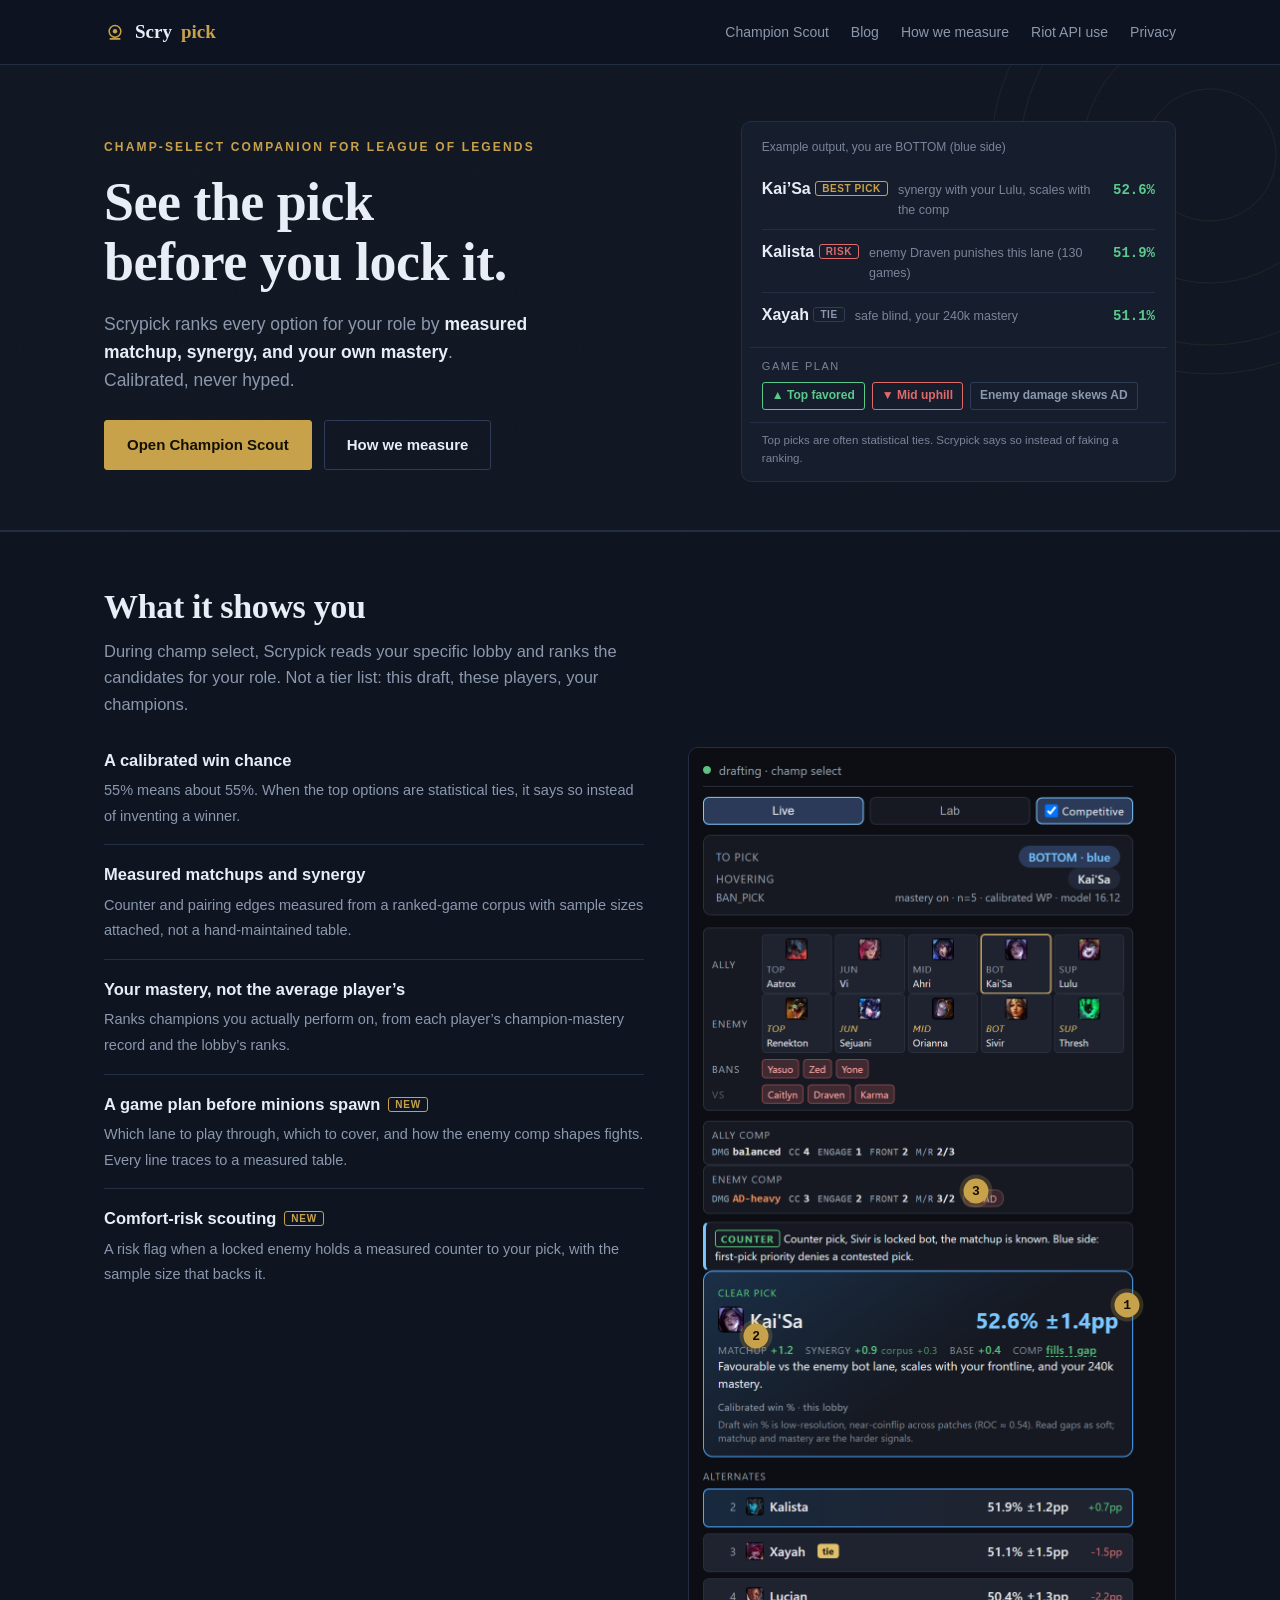
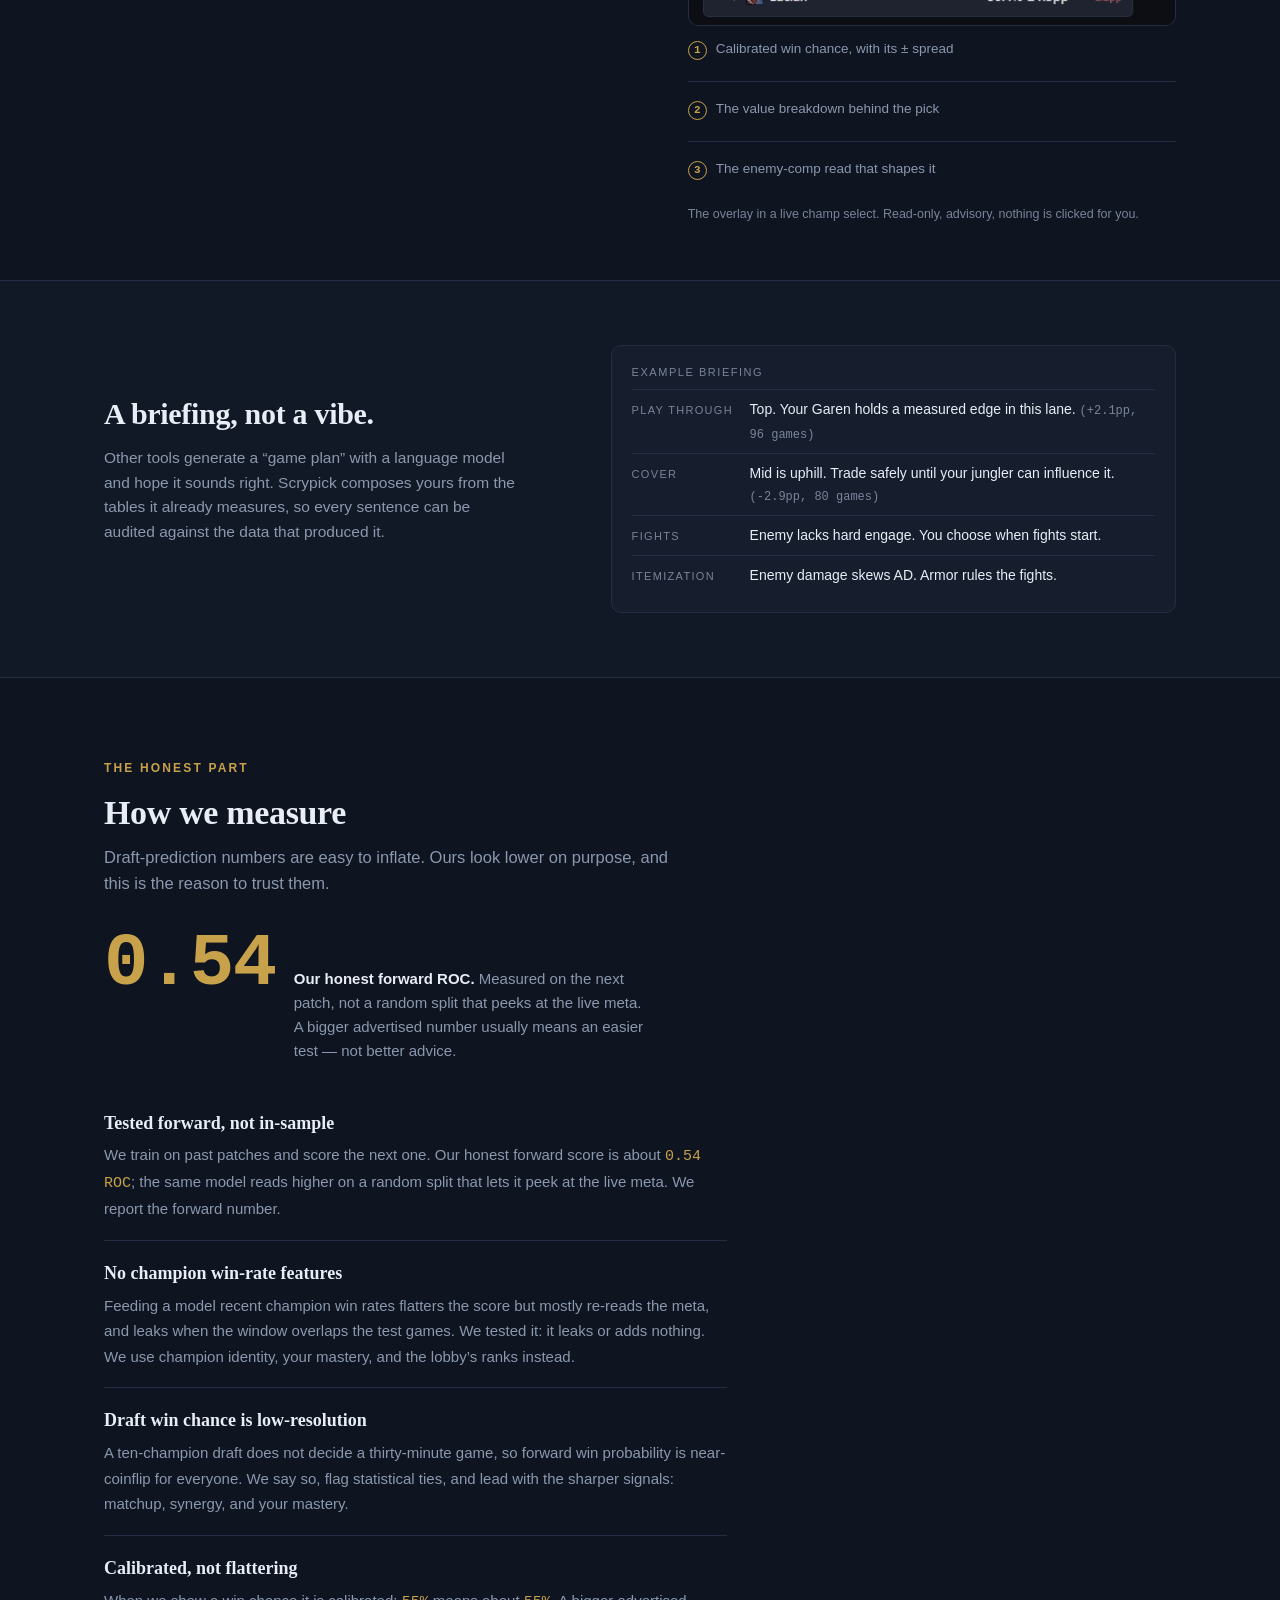
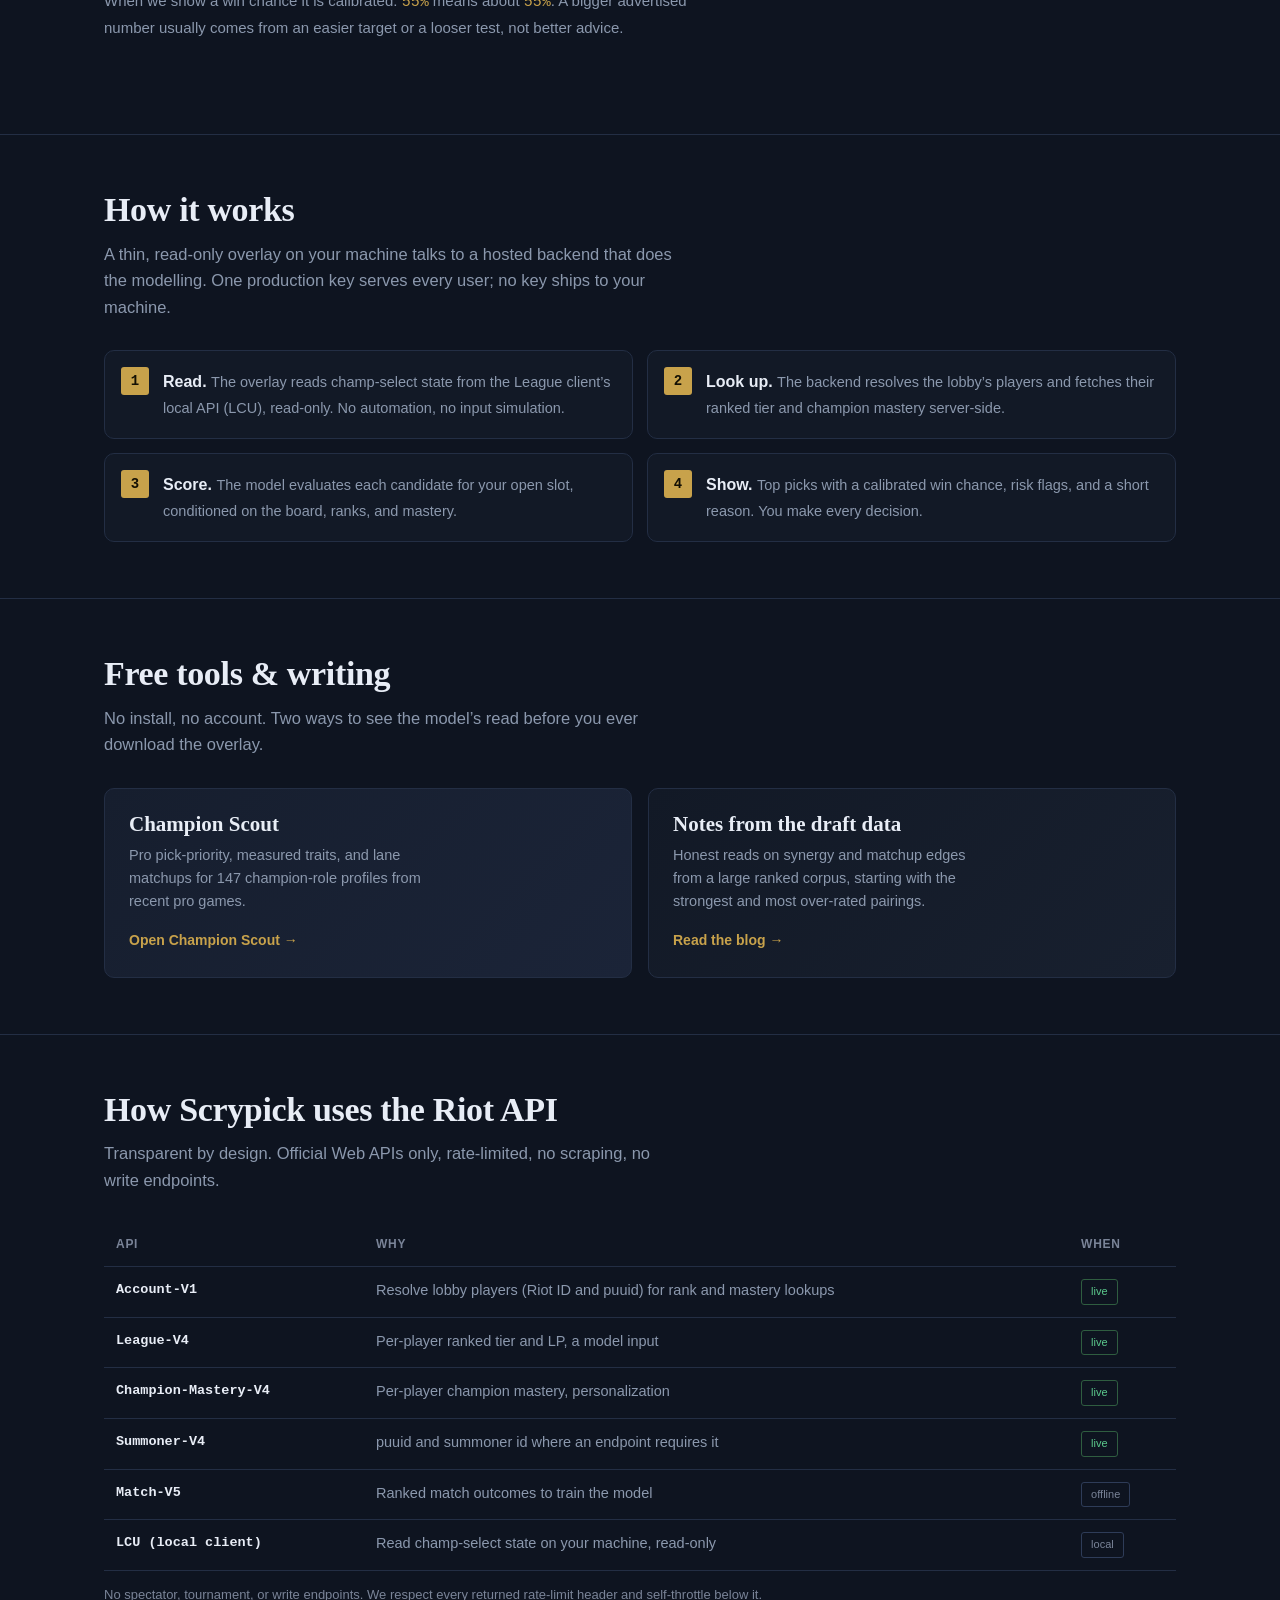
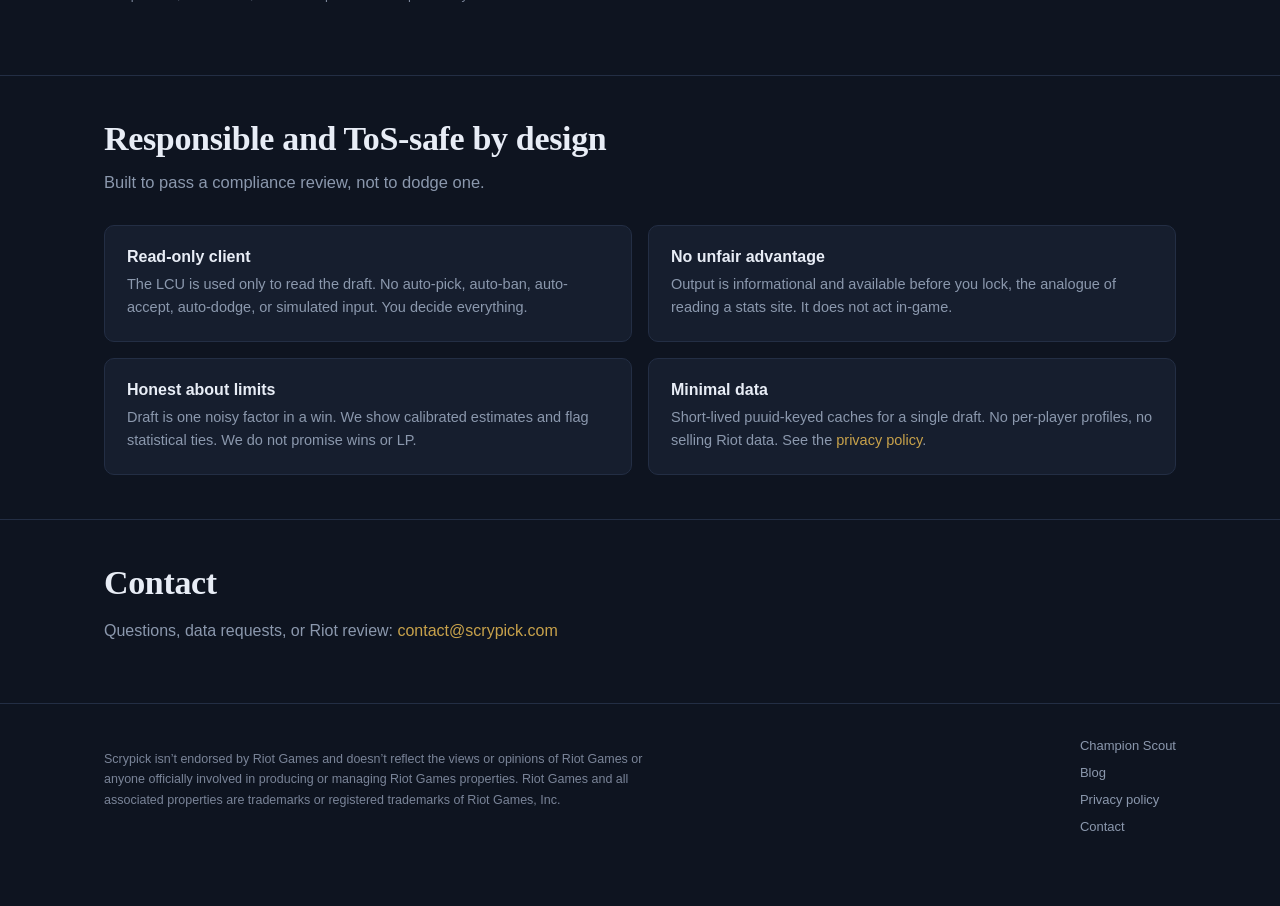
==== commit 25463d34: "feat(site): mobile nav menu, OG social card, AA contrast + no-scroll fix - mobile: real <details> na" ====
--- a/index.html
+++ b/index.html
@@ -6,24 +6,45 @@
 <title>Scrypick: see the pick before you lock it</title>
 <meta name="description" content="Scrypick ranks every champ-select option for your role by measured matchup, synergy, and your own mastery, with a calibrated win chance, a pre-game briefing, and honest statistics. Read-only, advisory, Riot ToS-safe.">
 <link rel="icon" href="data:image/svg+xml,%3Csvg xmlns=%27http://www.w3.org/2000/svg%27 viewBox=%270 0 32 32%27%3E%3Crect width=%2732%27 height=%2732%27 rx=%276%27 fill=%27%230e1420%27/%3E%3Ccircle cx=%2716%27 cy=%2715%27 r=%278.5%27 fill=%27none%27 stroke=%27%23c8a24b%27 stroke-width=%272.2%27/%3E%3Ccircle cx=%2716%27 cy=%2715%27 r=%273.2%27 fill=%27%23c8a24b%27/%3E%3Cpath d=%27M9 26h14%27 stroke=%27%23c8a24b%27 stroke-width=%272.2%27 stroke-linecap=%27round%27/%3E%3C/svg%3E">
+<meta name="theme-color" content="#0e1420">
+<meta property="og:type" content="website">
+<meta property="og:url" content="https://scrypick.com/">
+<meta property="og:title" content="Scrypick: see the pick before you lock it">
+<meta property="og:description" content="Scrypick ranks every champ-select option for your role by measured matchup, synergy, and your own mastery, with a calibrated win chance. Read-only, advisory, Riot ToS-safe.">
+<meta property="og:image" content="https://scrypick.com/og.png">
+<meta property="og:image:width" content="1200">
+<meta property="og:image:height" content="630">
+<meta name="twitter:card" content="summary_large_image">
+<link rel="preload" href="fonts/fraunces-700.woff2" as="font" type="font/woff2" crossorigin>
 <link rel="stylesheet" href="style.css">
 </head>
 <body>
+<a class="skip" href="#main">Skip to content</a>
 
 <header class="nav">
   <div class="wrap">
-    <a class="brand" href="index.html" style="text-decoration:none">Scry<b>pick</b></a>
-    <nav class="nav-links">
+    <a class="brand" href="index.html"><svg class="brand-mark" viewBox="0 0 32 32" width="22" height="22" aria-hidden="true"><circle cx="16" cy="15" r="8.5" fill="none" stroke="currentColor" stroke-width="2.2"/><circle cx="16" cy="15" r="3.2" fill="currentColor"/><path d="M9 26h14" stroke="currentColor" stroke-width="2.2" stroke-linecap="round"/></svg>Scry<b>pick</b></a>
+    <nav class="nav-links" aria-label="Primary">
       <a href="scout.html">Champion Scout</a>
       <a href="blog/index.html">Blog</a>
       <a href="#measure">How we measure</a>
       <a href="#api">Riot API use</a>
       <a href="privacy.html">Privacy</a>
     </nav>
+    <details class="navmenu">
+      <summary aria-label="Open menu"><svg viewBox="0 0 24 24" width="20" height="20" fill="none" stroke="currentColor" stroke-width="2" stroke-linecap="round" aria-hidden="true"><path d="M3 6h18M3 12h18M3 18h18"/></svg></summary>
+      <div class="navmenu-panel">
+        <a href="scout.html">Champion Scout</a>
+        <a href="blog/index.html">Blog</a>
+        <a href="#measure">How we measure</a>
+        <a href="#api">Riot API use</a>
+        <a href="privacy.html">Privacy</a>
+      </div>
+    </details>
   </div>
 </header>
 
-<main>
+<main id="main">
   <section class="hero">
     <div class="wrap">
       <div>
@@ -38,7 +59,7 @@
       <div class="example" aria-label="Example live recommendation">
         <div class="cap">Example output, you are BOTTOM (blue side)</div>
         <div class="rec">
-          <div class="row"><span class="name">Kai'Sa <span class="tag best">best pick</span></span><span class="why">synergy with your Lulu, scales with the comp</span><span class="wp">52.6%</span></div>
+          <div class="row"><span class="name">Kai’Sa <span class="tag best">best pick</span></span><span class="why">synergy with your Lulu, scales with the comp</span><span class="wp">52.6%</span></div>
           <div class="row"><span class="name">Kalista <span class="tag risk">risk</span></span><span class="why">enemy Draven punishes this lane (130 games)</span><span class="wp">51.9%</span></div>
           <div class="row"><span class="name">Xayah <span class="tag tie">tie</span></span><span class="why">safe blind, your 240k mastery</span><span class="wp">51.1%</span></div>
         </div>
@@ -63,14 +84,26 @@
         <ul>
           <li><b>A calibrated win chance</b><span>55% means about 55%. When the top options are statistical ties, it says so instead of inventing a winner.</span></li>
           <li><b>Measured matchups and synergy</b><span>Counter and pairing edges measured from a ranked-game corpus with sample sizes attached, not a hand-maintained table.</span></li>
-          <li><b>Your mastery, not the average player's</b><span>Ranks champions you actually perform on, from each player's champion-mastery record and the lobby's ranks.</span></li>
+          <li><b>Your mastery, not the average player’s</b><span>Ranks champions you actually perform on, from each player’s champion-mastery record and the lobby’s ranks.</span></li>
           <li><b>A game plan before minions spawn<span class="new">new</span></b><span>Which lane to play through, which to cover, and how the enemy comp shapes fights. Every line traces to a measured table.</span></li>
           <li><b>Comfort-risk scouting<span class="new">new</span></b><span>A risk flag when a locked enemy holds a measured counter to your pick, with the sample size that backs it.</span></li>
         </ul>
-        <figure>
-          <img src="overlay.png" width="488" height="880"
-               alt="Scrypick overlay during champ select: ally and enemy rows with champion portraits, a damage-profile comparison, the recommended pick with its calibrated win chance and a matchup, synergy, base, and comp-fit value breakdown, plus ranked alternates." />
-          <figcaption>The overlay in a live champ select. Read-only, advisory, nothing is clicked for you.</figcaption>
+        <figure class="shot">
+          <div class="shot-frame">
+            <img src="overlay.png" width="488" height="880" loading="lazy" decoding="async"
+                 alt="Scrypick overlay during champ select: ally and enemy rows with champion portraits, a damage-profile comparison, the recommended pick with its calibrated win chance and a matchup, synergy, base, and comp-fit value breakdown, plus ranked alternates." />
+            <span class="pin" style="top:63.5%;left:90%">1</span>
+            <span class="pin" style="top:67%;left:14%">2</span>
+            <span class="pin" style="top:50.5%;left:59%">3</span>
+          </div>
+          <figcaption>
+            <ol class="shot-legend">
+              <li><span class="n">1</span> Calibrated win chance, with its &plusmn; spread</li>
+              <li><span class="n">2</span> The value breakdown behind the pick</li>
+              <li><span class="n">3</span> The enemy-comp read that shapes it</li>
+            </ol>
+            The overlay in a live champ select. Read-only, advisory, nothing is clicked for you.
+          </figcaption>
         </figure>
       </div>
     </div>
@@ -80,7 +113,7 @@
     <div class="wrap">
       <div>
         <h2>A briefing, not a vibe.</h2>
-        <p>Other tools generate a "game plan" with a language model and hope it sounds right. Scrypick composes yours from the tables it already measures, so every sentence can be audited against the data that produced it.</p>
+        <p>Other tools generate a “game plan” with a language model and hope it sounds right. Scrypick composes yours from the tables it already measures, so every sentence can be audited against the data that produced it.</p>
       </div>
       <div class="brief" aria-label="Example game-plan briefing">
         <div class="brief-cap">Example briefing</div>
@@ -97,9 +130,13 @@
       <span class="eyebrow">The honest part</span>
       <h2>How we measure</h2>
       <p class="intro">Draft-prediction numbers are easy to inflate. Ours look lower on purpose, and this is the reason to trust them.</p>
+      <div class="stat-lead">
+        <span class="big">0.54</span>
+        <span class="cap"><b>Our honest forward ROC.</b> Measured on the next patch, not a random split that peeks at the live meta. A bigger advertised number usually means an easier test &mdash; not better advice.</span>
+      </div>
       <ul class="principles">
         <li><b>Tested forward, not in-sample</b><span>We train on past patches and score the next one. Our honest forward score is about <span class="num">0.54 ROC</span>; the same model reads higher on a random split that lets it peek at the live meta. We report the forward number.</span></li>
-        <li><b>No champion win-rate features</b><span>Feeding a model recent champion win rates flatters the score but mostly re-reads the meta, and leaks when the window overlaps the test games. We tested it: it leaks or adds nothing. We use champion identity, your mastery, and the lobby's ranks instead.</span></li>
+        <li><b>No champion win-rate features</b><span>Feeding a model recent champion win rates flatters the score but mostly re-reads the meta, and leaks when the window overlaps the test games. We tested it: it leaks or adds nothing. We use champion identity, your mastery, and the lobby’s ranks instead.</span></li>
         <li><b>Draft win chance is low-resolution</b><span>A ten-champion draft does not decide a thirty-minute game, so forward win probability is near-coinflip for everyone. We say so, flag statistical ties, and lead with the sharper signals: matchup, synergy, and your mastery.</span></li>
         <li><b>Calibrated, not flattering</b><span>When we show a win chance it is calibrated: <span class="num">55%</span> means about <span class="num">55%</span>. A bigger advertised number usually comes from an easier target or a looser test, not better advice.</span></li>
       </ul>
@@ -111,8 +148,8 @@
       <h2>How it works</h2>
       <p class="intro">A thin, read-only overlay on your machine talks to a hosted backend that does the modelling. One production key serves every user; no key ships to your machine.</p>
       <ol class="steps">
-        <li><b>Read.</b> <span>The overlay reads champ-select state from the League client's local API (LCU), read-only. No automation, no input simulation.</span></li>
-        <li><b>Look up.</b> <span>The backend resolves the lobby's players and fetches their ranked tier and champion mastery server-side.</span></li>
+        <li><b>Read.</b> <span>The overlay reads champ-select state from the League client’s local API (LCU), read-only. No automation, no input simulation.</span></li>
+        <li><b>Look up.</b> <span>The backend resolves the lobby’s players and fetches their ranked tier and champion mastery server-side.</span></li>
         <li><b>Score.</b> <span>The model evaluates each candidate for your open slot, conditioned on the board, ranks, and mastery.</span></li>
         <li><b>Show.</b> <span>Top picks with a calibrated win chance, risk flags, and a short reason. You make every decision.</span></li>
       </ol>
@@ -122,7 +159,7 @@
   <section id="tools">
     <div class="wrap">
       <h2>Free tools &amp; writing</h2>
-      <p class="intro">No install, no account. Two ways to see the model's read before you ever download the overlay.</p>
+      <p class="intro">No install, no account. Two ways to see the model’s read before you ever download the overlay.</p>
       <div class="tools">
         <a class="tool scout" href="scout.html">
           <h3>Champion Scout</h3>
@@ -181,7 +218,7 @@
 <footer class="site">
   <div class="wrap">
     <p class="legal">
-      Scrypick isn't endorsed by Riot Games and doesn't reflect the views or opinions of Riot Games
+      Scrypick isn’t endorsed by Riot Games and doesn’t reflect the views or opinions of Riot Games
       or anyone officially involved in producing or managing Riot Games properties. Riot Games and all
       associated properties are trademarks or registered trademarks of Riot Games, Inc.
     </p>
--- a/style.css
+++ b/style.css
@@ -5,7 +5,16 @@
    of the Champion Scout page (ink-navy ground, single gold accent, serif
    display). Dials: variance 7 / motion 4 / density 4.
    Shape system: panels 10px, badges 3px, buttons 3px (sharp-ish, editorial).
-   One accent (gold). Semantic good/bad kept separate from the accent. */
+   One accent (gold). Semantic good/bad kept separate from the accent.
+   Display face: Fraunces (SIL OFL, self-hosted latin subset in fonts/ — no
+   third-party CDN, so no visitor-IP leak to match the privacy stance). */
+@font-face {
+  font-family: "Fraunces";
+  font-style: normal;
+  font-weight: 700;
+  font-display: swap;
+  src: url("fonts/fraunces-700.woff2") format("woff2");
+}
 :root {
   --ground: #0e1420;
   --ground-2: #121926;
@@ -14,21 +23,26 @@
   --edge-2: #2e3c58;
   --ink: #e8edf6;
   --muted: #8b98ad;
-  --faint: #5a667c;
+  --faint: #7a8498;         /* de-emphasized text -- lifted to ~AA on --ground */
   --gold: #c8a24b;          /* single accent, brand */
   --gold-ink: #141004;      /* text ON gold */
+  --gold-hi: #d6b25e;       /* accent hover */
+  --panel-hi: #1b2438;      /* panel gradient stop (scout card) */
+  --ground-hi: #18202f;     /* ground gradient stop (blog card) */
+  --good-edge: #2f5d40;     /* live-badge border (semantic) */
   --good: #5bc98c;          /* semantic only */
   --bad: #e06a6a;           /* semantic only */
   --warn: #d7b676;          /* semantic only */
   --maxw: 1120px;
   --r-panel: 10px;
   --r-chip: 3px;
-  --serif: Georgia, "Times New Roman", serif;
+  --serif: "Fraunces", Georgia, "Times New Roman", serif;
   --sans: -apple-system, BlinkMacSystemFont, "Segoe UI", Roboto, Helvetica, Arial, sans-serif;
   --mono: ui-monospace, "Cascadia Mono", SFMono-Regular, Menlo, Consolas, monospace;
 }
 * { box-sizing: border-box; }
-html { scroll-behavior: smooth; }
+html { scroll-behavior: smooth; overflow-x: clip; }
+body { overflow-x: clip; }
 @media (prefers-reduced-motion: reduce) { html { scroll-behavior: auto; } }
 body {
   margin: 0;
@@ -47,12 +61,23 @@
 /* ---- nav (one line, 64px) ---- */
 header.nav { border-bottom: 1px solid var(--edge); position: sticky; top: 0; background: rgba(14, 20, 32, 0.88); backdrop-filter: blur(8px); z-index: 10; }
 header.nav .wrap { display: flex; align-items: center; justify-content: space-between; height: 64px; }
-.brand { font-family: var(--serif); font-weight: 700; font-size: 19px; color: var(--ink); }
+.brand { display: inline-flex; align-items: center; gap: 9px; font-family: var(--serif); font-weight: 700; font-size: 19px; color: var(--ink); }
 .brand b { color: var(--gold); font-weight: 700; }
+.brand-mark { color: var(--gold); flex: 0 0 auto; }
 .nav-links { display: flex; gap: 22px; }
 .nav-links a { color: var(--muted); font-size: 14px; }
 .nav-links a:hover { color: var(--ink); text-decoration: none; }
-@media (max-width: 680px) { .nav-links { display: none; } }
+.navmenu { display: none; }
+@media (max-width: 680px) {
+  .nav-links { display: none; }
+  .navmenu { display: block; position: relative; }
+  .navmenu > summary { list-style: none; cursor: pointer; width: 40px; height: 40px; display: grid; place-items: center; border: 1px solid var(--edge-2); border-radius: var(--r-chip); color: var(--ink); }
+  .navmenu > summary::-webkit-details-marker { display: none; }
+  .navmenu[open] > summary { border-color: var(--gold); color: var(--gold); }
+  .navmenu-panel { position: absolute; right: 0; top: calc(100% + 10px); min-width: 210px; display: grid; gap: 2px; padding: 8px; background: var(--panel); border: 1px solid var(--edge); border-radius: var(--r-panel); box-shadow: 0 10px 34px rgba(0, 0, 0, 0.45); z-index: 20; }
+  .navmenu-panel a { color: var(--muted); font-size: 15px; padding: 10px 12px; border-radius: var(--r-chip); }
+  .navmenu-panel a:hover { color: var(--ink); background: var(--ground-2); text-decoration: none; }
+}
 
 /* ---- buttons (sharp, editorial) ---- */
 .btn { display: inline-flex; align-items: center; gap: 8px; border-radius: var(--r-chip); padding: 12px 22px; font-weight: 600; font-size: 15px; border: 1px solid var(--edge-2); transition: transform .12s ease, background .2s ease, border-color .2s ease, color .2s ease; white-space: nowrap; }
@@ -60,13 +85,13 @@
 .btn:active { transform: translateY(1px); }
 .btn:focus-visible { outline: 2px solid var(--gold); outline-offset: 2px; }
 .btn.primary { background: var(--gold); color: var(--gold-ink); border-color: var(--gold); }
-.btn.primary:hover { background: #d6b25e; }
+.btn.primary:hover { background: var(--gold-hi); }
 .btn.ghost { background: transparent; color: var(--ink); }
 .btn.ghost:hover { border-color: var(--gold); color: var(--gold); }
 
 /* ---- hero: asymmetric split, fits viewport ---- */
-.hero { padding: 56px 0 48px; border-bottom: 1px solid var(--edge); }
-.hero .wrap { display: grid; grid-template-columns: 1.15fr 0.85fr; gap: 48px; align-items: center; }
+.hero { padding: 56px 0 48px; border-bottom: 1px solid var(--edge); position: relative; overflow: clip; }
+.hero .wrap { display: grid; grid-template-columns: 1.15fr 0.85fr; gap: 48px; align-items: center; position: relative; z-index: 1; }
 .eyebrow { display: inline-block; font-family: var(--sans); font-size: 12px; font-weight: 600; letter-spacing: 0.18em; text-transform: uppercase; color: var(--gold); margin-bottom: 16px; }
 .hero h1 { font-size: clamp(34px, 5vw, 54px); }
 .hero p.sub { color: var(--muted); font-size: 17.5px; margin: 18px 0 26px; max-width: 44ch; }
@@ -98,6 +123,10 @@
 /* ---- sections ---- */
 section { padding: 56px 0; border-top: 1px solid var(--edge); }
 section:first-of-type { border-top: none; }
+/* rhythm: not every band the same height -- give the moat room, tighten the tail */
+#measure { padding-block: 76px; }
+.band { padding-block: 64px; }
+#responsible, #contact { padding-block: 44px; }
 section h2 { font-size: clamp(26px, 3.6vw, 34px); }
 section .intro { color: var(--muted); margin: 12px 0 30px; max-width: 62ch; font-size: 16.5px; }
 
@@ -148,8 +177,8 @@
 .tools { display: grid; grid-template-columns: 1fr 1fr; gap: 16px; }
 .tools .tool { border: 1px solid var(--edge); border-radius: var(--r-panel); padding: 24px; display: block; color: var(--ink); position: relative; overflow: hidden; transition: border-color .2s ease, transform .12s ease; }
 .tools .tool:hover { text-decoration: none; border-color: var(--gold); transform: translateY(-2px); }
-.tools .tool.scout { background: linear-gradient(135deg, var(--panel) 0%, #1b2438 100%); }
-.tools .tool.blog { background: linear-gradient(135deg, var(--ground-2) 0%, #18202f 100%); }
+.tools .tool.scout { background: linear-gradient(135deg, var(--panel) 0%, var(--panel-hi) 100%); }
+.tools .tool.blog { background: linear-gradient(135deg, var(--ground-2) 0%, var(--ground-hi) 100%); }
 .tools .tool h3 { font-family: var(--serif); font-size: 21px; margin: 0 0 8px; }
 .tools .tool p { margin: 0; color: var(--muted); font-size: 14.5px; max-width: 40ch; }
 .tools .tool .go { display: inline-block; margin-top: 16px; color: var(--gold); font-weight: 600; font-size: 14px; }
@@ -162,7 +191,7 @@
 table.api td:first-child { font-weight: 600; white-space: nowrap; font-family: var(--mono); font-size: 13.5px; }
 table.api td.why { color: var(--muted); }
 .badge { display: inline-block; font-size: 11px; padding: 3px 9px; border-radius: var(--r-chip); border: 1px solid var(--edge-2); color: var(--faint); white-space: nowrap; }
-.badge.live { color: var(--good); border-color: #2f5d40; }
+.badge.live { color: var(--good); border-color: var(--good-edge); }
 .api-foot { color: var(--faint); font-size: 13px; margin-top: 14px; }
 
 /* responsible use: single card row */
@@ -232,16 +261,54 @@
 table.data td.dim { color: var(--faint); text-align: right; font-variant-numeric: tabular-nums; font-family: var(--mono); font-size: 13px; }
 .tbl-note { color: var(--faint); font-size: 12.5px; margin: 6px 0 0; }
 
-/* restrained scroll-reveal, reduced-motion safe. Transform-only on purpose:
-   opacity reveals leave below-fold content invisible in non-scrolled renders
-   (print, previews, full-page screenshots), which this page cannot afford. */
+/* One orchestrated entrance: the hero rises once on load, then the page is
+   settled -- no blanket scroll-triggered reveals (every-section fade-up reads
+   as AI motion and never lets the page rest). Transform-only on purpose:
+   opacity reveals leave content invisible in non-scrolled renders (print,
+   previews, full-page screenshots), which this page cannot afford. */
 @media (prefers-reduced-motion: no-preference) {
-  @supports (animation-timeline: view()) {
-    section .wrap > * {
-      animation: rise .55s cubic-bezier(0.16, 1, 0.3, 1) both;
-      animation-timeline: view();
-      animation-range: entry 0% cover 14%;
-    }
-  }
+  .hero .wrap > * { animation: rise .6s cubic-bezier(0.16, 1, 0.3, 1) both; }
+  .hero .wrap > * + * { animation-delay: .09s; }
   @keyframes rise { from { transform: translateY(14px); } to { transform: none; } }
 }
+
+/* --- hero enrichment: sanctioned feTurbulence grain + a faint concentric
+   "scry" ring (geometric brand motif echoing the nav mark, not an aurora blob).
+   Both sit behind the content and are inert (pointer-events:none). --- */
+.hero::before {
+  content: ""; position: absolute; inset: 0; z-index: 0; pointer-events: none;
+  background-image: url("data:image/svg+xml,%3Csvg xmlns='http://www.w3.org/2000/svg' width='140' height='140'%3E%3Cfilter id='n'%3E%3CfeTurbulence type='fractalNoise' baseFrequency='0.9' numOctaves='2' stitchTiles='stitch'/%3E%3C/filter%3E%3Crect width='140' height='140' filter='url(%23n)'/%3E%3C/svg%3E");
+  opacity: .035; mix-blend-mode: screen;
+}
+.hero::after {
+  content: ""; position: absolute; z-index: 0; pointer-events: none;
+  top: -130px; right: -150px; width: 440px; height: 440px;
+  background: url("data:image/svg+xml,%3Csvg xmlns='http://www.w3.org/2000/svg' width='440' height='440' viewBox='0 0 440 440' fill='none' stroke='%23c8a24b' stroke-width='1'%3E%3Ccircle cx='220' cy='220' r='66'/%3E%3Ccircle cx='220' cy='220' r='128'/%3E%3Ccircle cx='220' cy='220' r='190'/%3E%3Ccircle cx='220' cy='220' r='219'/%3E%3C/svg%3E") center/contain no-repeat;
+  opacity: .09;
+}
+@media (max-width: 860px) { .hero::after { display: none; } }
+
+/* honest-number lead-in for "How we measure" — the moat as a design element */
+.stat-lead { display: flex; align-items: baseline; gap: 18px; margin: 4px 0 28px; flex-wrap: wrap; }
+.stat-lead .big { font-family: var(--mono); font-variant-numeric: tabular-nums; font-weight: 700; font-size: clamp(46px, 7.5vw, 74px); line-height: 1; letter-spacing: -0.02em; color: var(--gold); }
+.stat-lead .cap { color: var(--muted); font-size: 15px; max-width: 42ch; }
+.stat-lead .cap b { color: var(--ink); font-weight: 600; }
+
+/* annotated product shot: numbered pins track the image (percent coords), a
+   legend carries the meaning and stays correct when pins hide on small screens */
+.does .shot { margin: 0; }
+.does .shot-frame { position: relative; display: block; }
+.does .shot-frame .pin {
+  position: absolute; transform: translate(-50%, -50%);
+  width: 25px; height: 25px; display: grid; place-items: center;
+  border-radius: 50%; background: var(--gold); color: var(--gold-ink);
+  font: 700 13px/1 var(--mono); box-shadow: 0 0 0 4px rgba(200, 162, 75, 0.22);
+}
+.shot-legend { list-style: none; padding: 0; margin: 12px 0 8px; display: grid; gap: 5px; }
+.shot-legend li { display: flex; align-items: baseline; gap: 9px; color: var(--muted); font-size: 13.5px; }
+.shot-legend .n { flex: 0 0 auto; width: 19px; height: 19px; display: inline-grid; place-items: center; border-radius: 50%; border: 1px solid var(--gold); color: var(--gold); font: 700 11px/1 var(--mono); }
+@media (max-width: 560px) { .does .shot-frame .pin { display: none; } }
+
+/* skip link (a11y): off-screen until keyboard focus */
+.skip { position: absolute; left: -9999px; top: 0; z-index: 100; background: var(--gold); color: var(--gold-ink); padding: 10px 16px; border-radius: var(--r-chip); font-weight: 600; }
+.skip:focus { left: 12px; top: 12px; }
